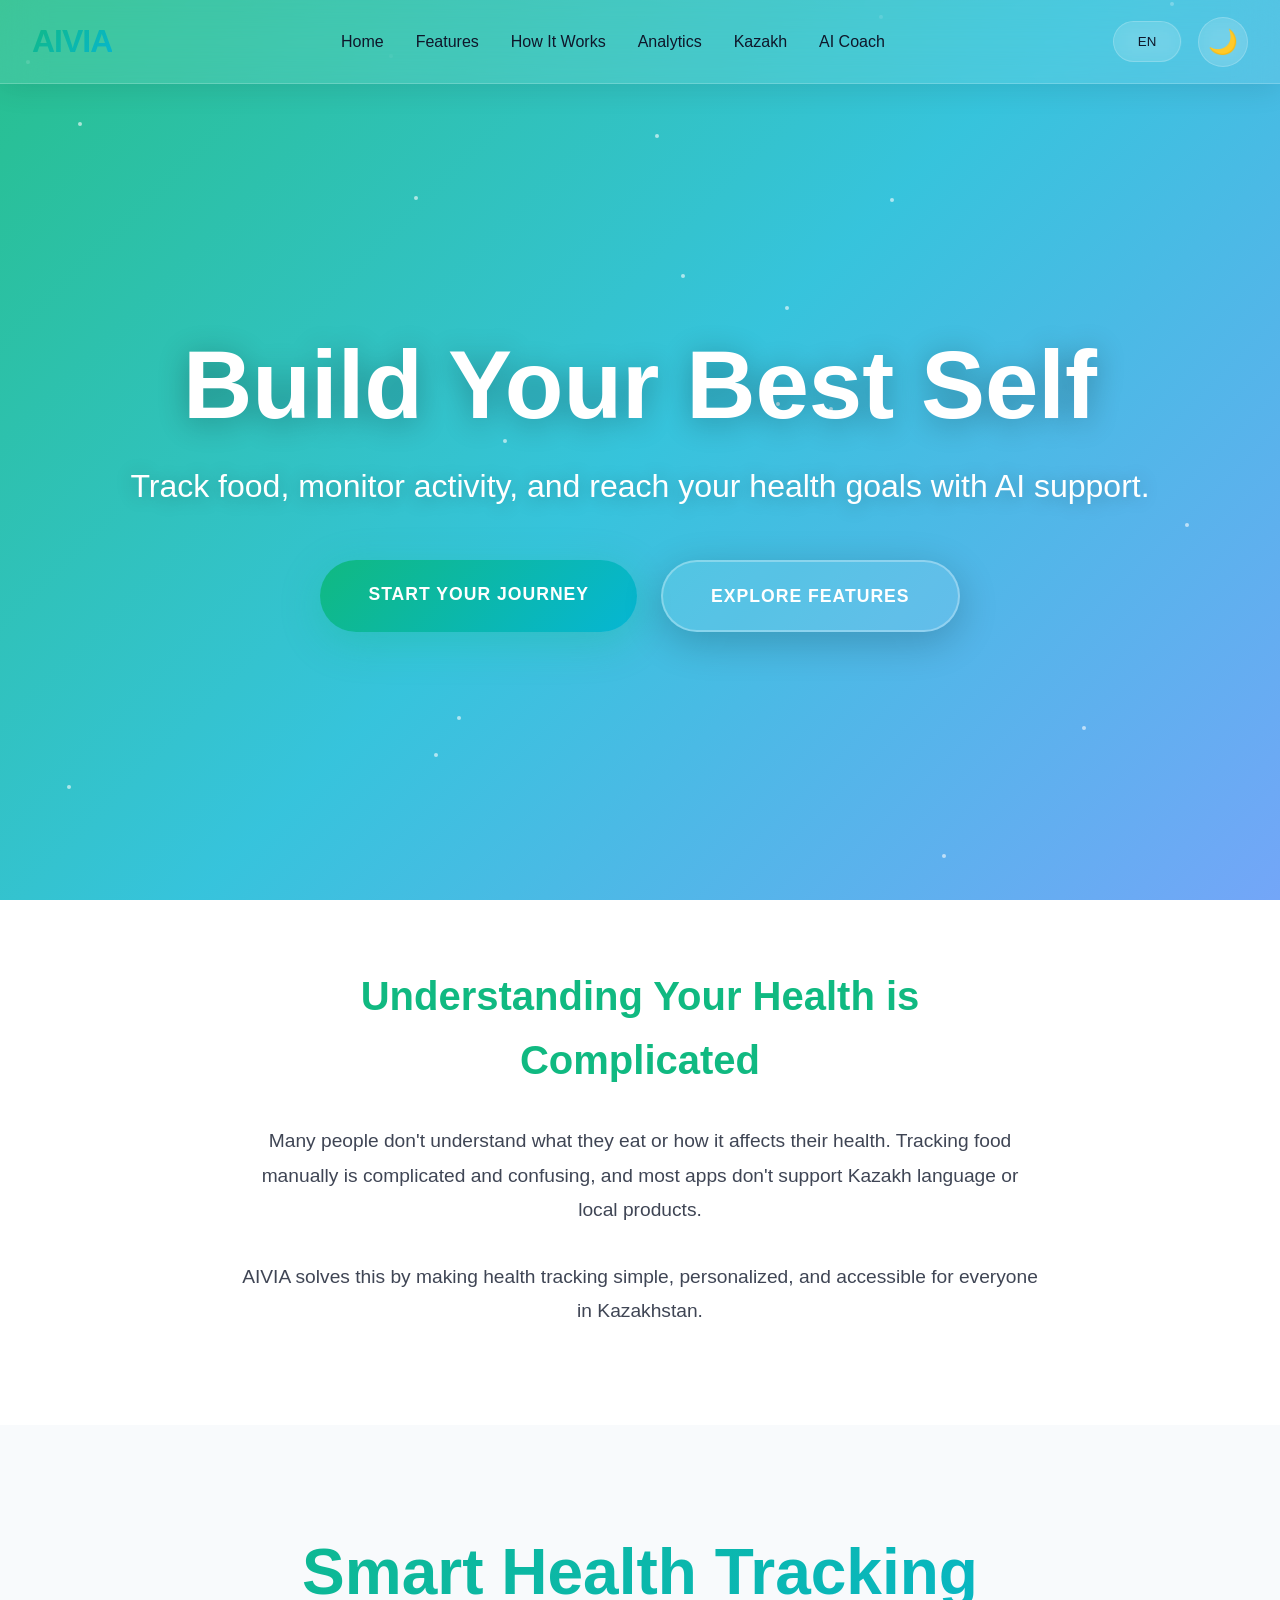
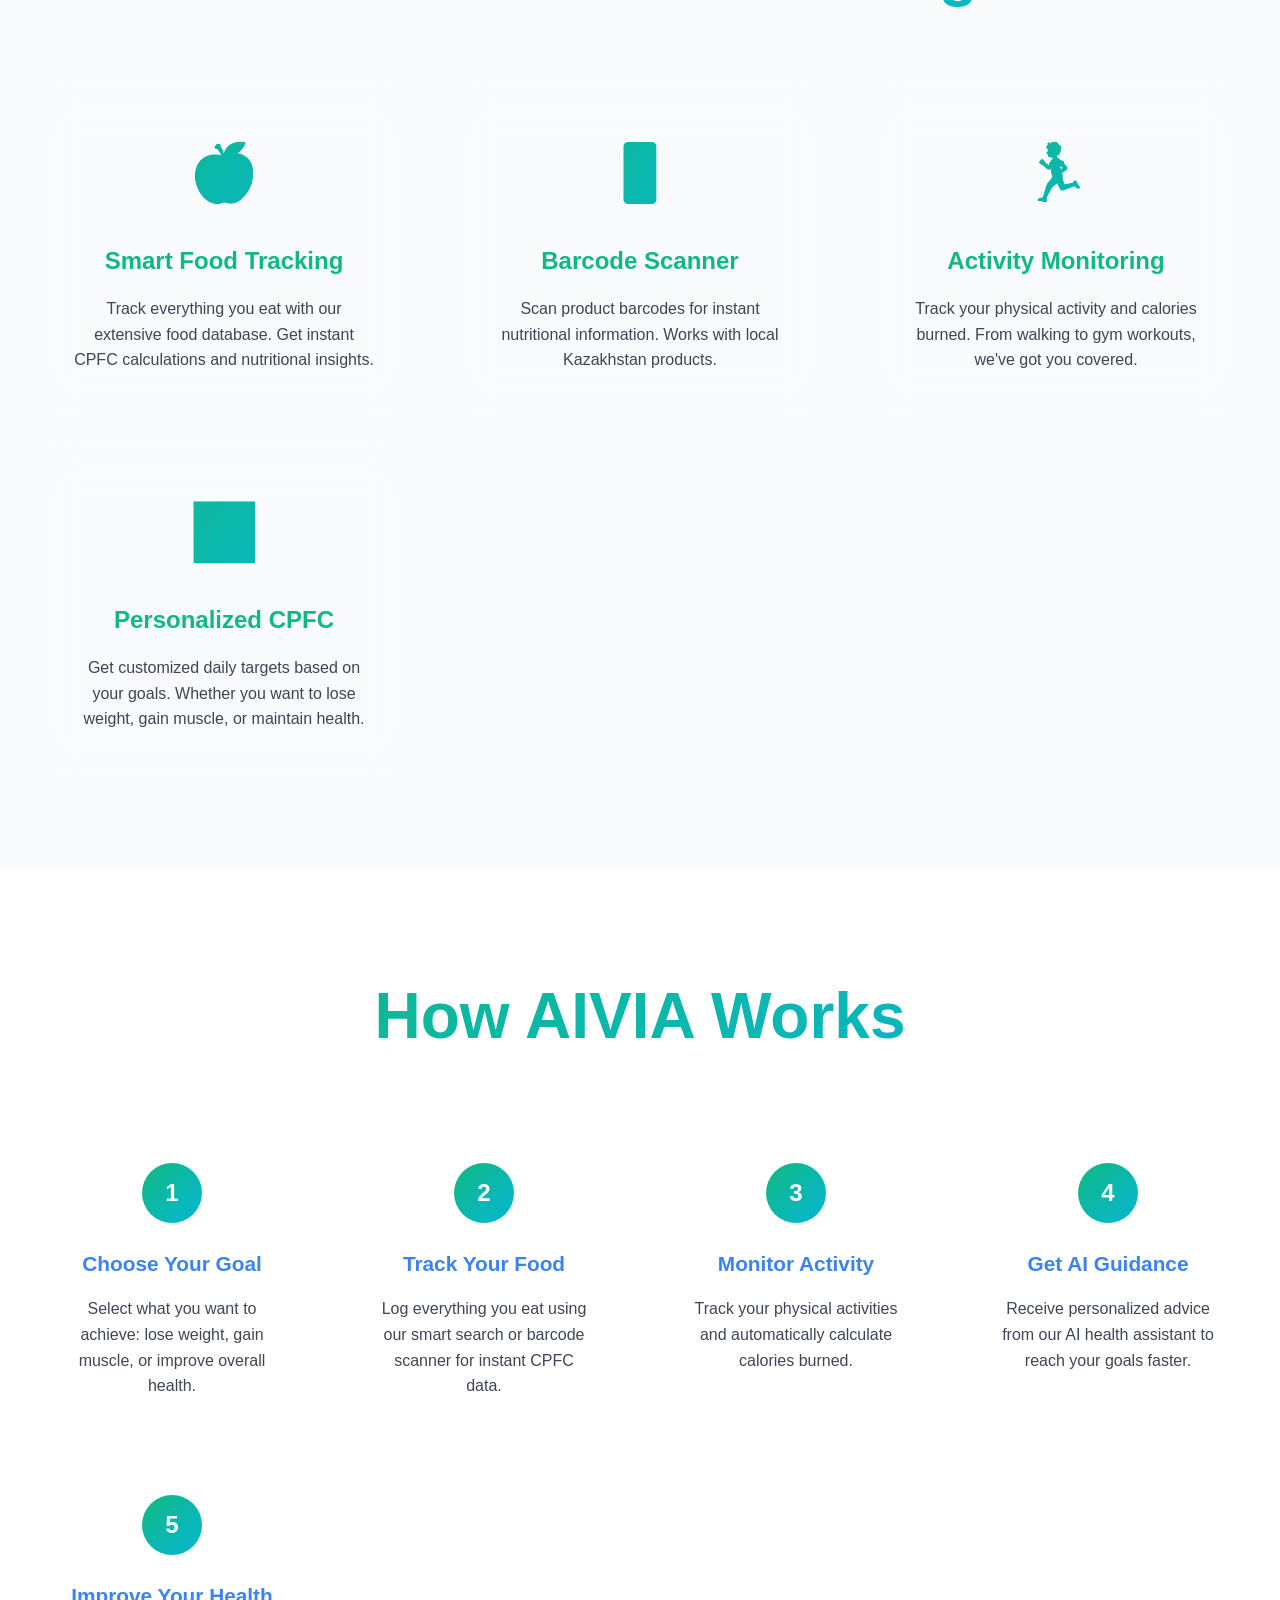
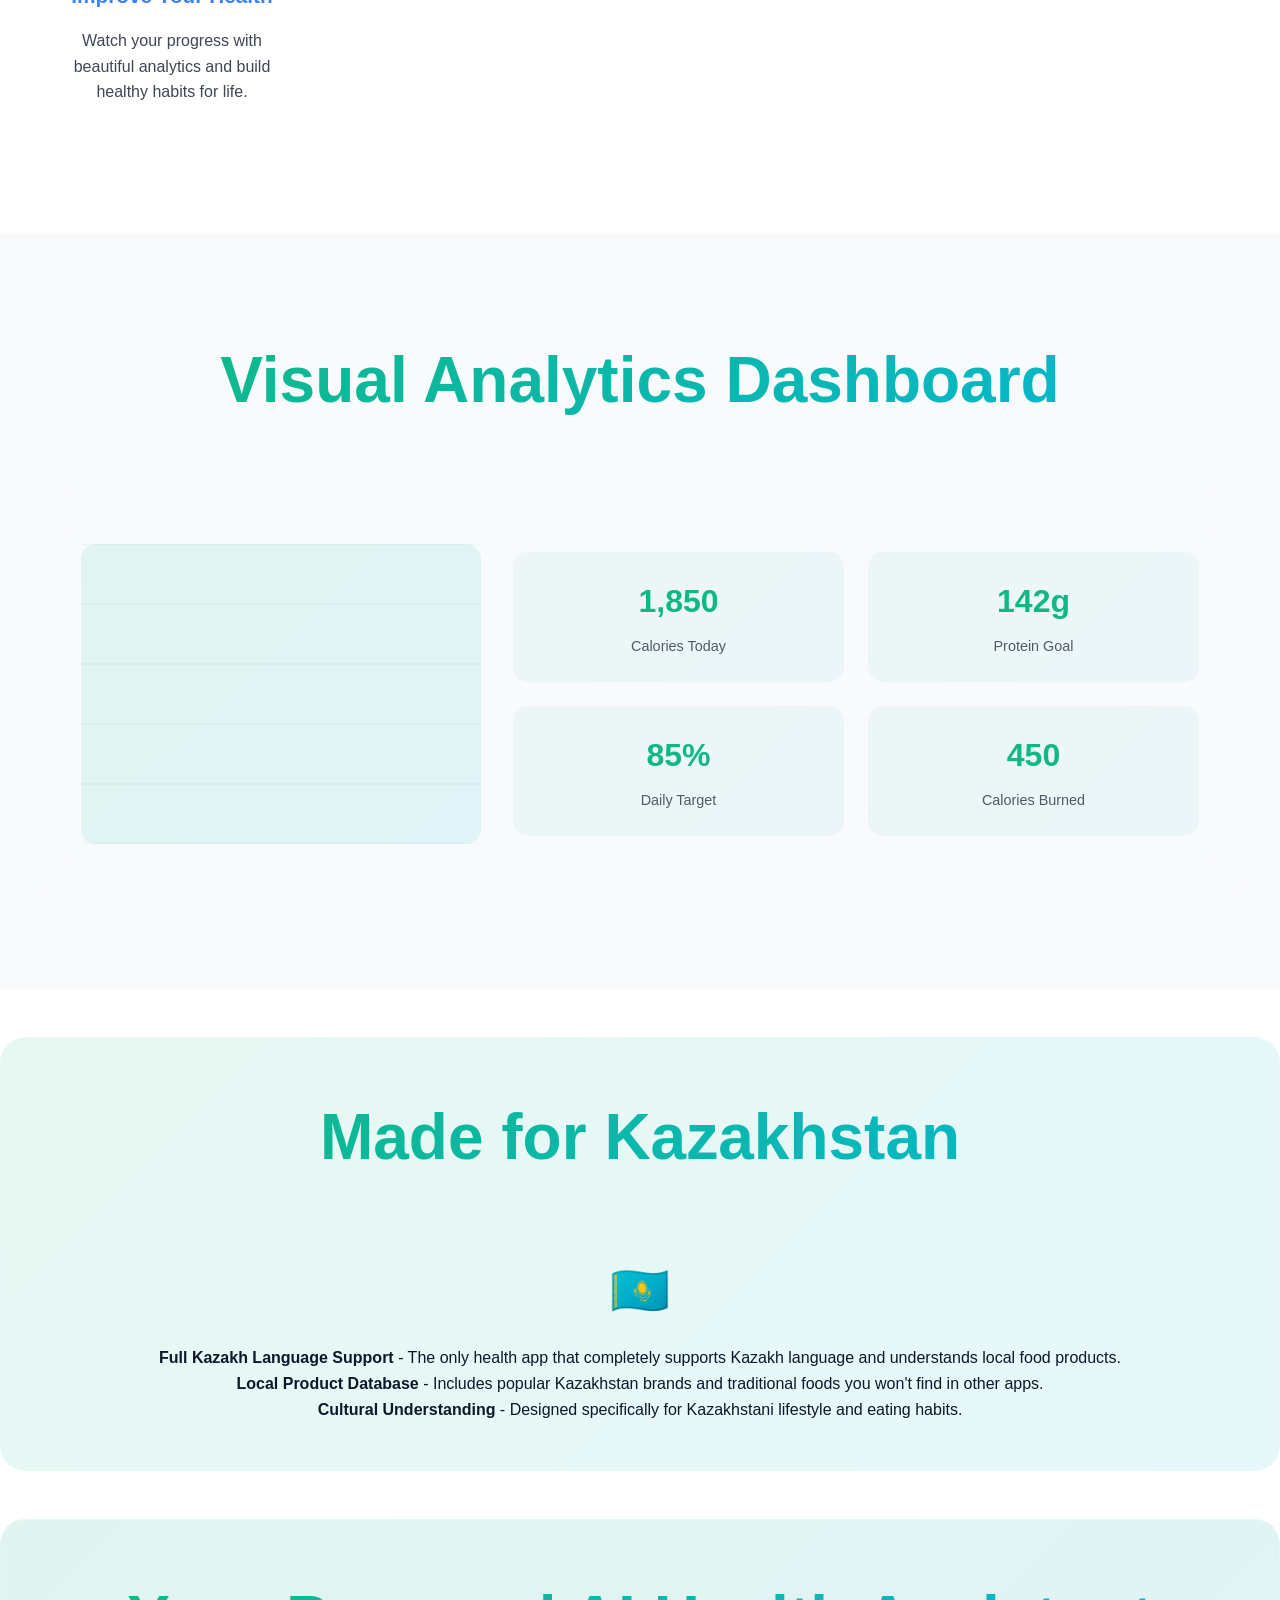
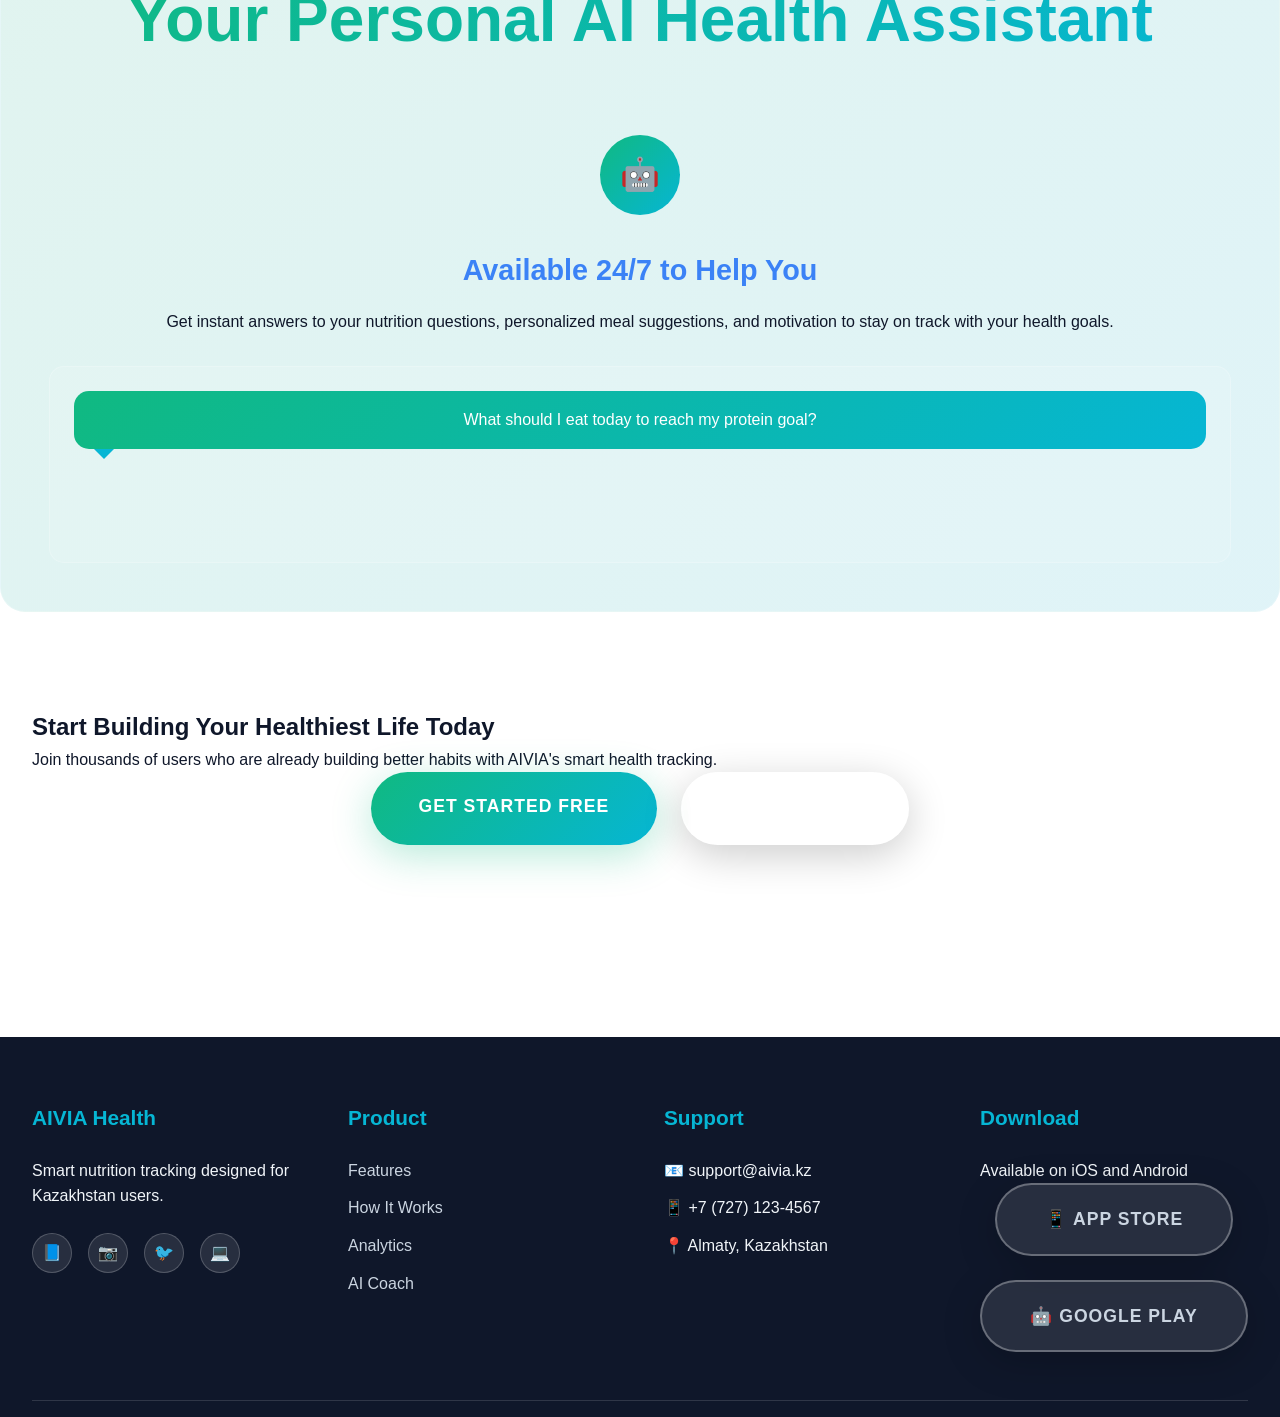
==== index.html @ 65a4373d "Update and rename AIVIA.html to index.html" ====
<!DOCTYPE html>
<html lang="en">
<head>
    <meta charset="UTF-8">
    <meta name="viewport" content="width=device-width, initial-scale=1.0">
    <title>AIVIA - Build Your Best Self | Health & Nutrition Tracking</title>
    <meta name="description" content="Track food, monitor activity, and reach your health goals with AI support. Personalized CPFC system designed for Kazakhstan users.">
    <meta name="keywords" content="health tracking, nutrition, food diary, activity monitor, AI health assistant, Kazakhstan">
    <link rel="stylesheet" href="styles-health.css">
    <link rel="preconnect" href="https://fonts.googleapis.com">
    <link rel="preconnect" href="https://fonts.gstatic.com" crossorigin>
</head>
<body class="light-theme">
    <!-- Navigation -->
    <nav>
        <div class="nav-container">
            <div class="logo">AIVIA</div>
            <div class="nav-menu">
                <a href="#home" class="nav-link">Home</a>
                <a href="#features" class="nav-link">Features</a>
                <a href="#how-it-works" class="nav-link">How It Works</a>
                <a href="#analytics" class="nav-link">Analytics</a>
                <a href="#kazakh" class="nav-link">Kazakh</a>
                <a href="#ai-coach" class="nav-link">AI Coach</a>
            </div>
            <div class="nav-controls">
                <button class="lang-toggle" id="langToggle">EN</button>
                <button class="theme-toggle" id="themeToggle">🌙</button>
            </div>
        </div>
    </nav>

    <!-- Hero Section -->
    <section id="home" class="hero">
        <div class="hero-particles"></div>
        <div class="hero-content">
            <h1 data-translate="heroTitle">Build Your Best Self</h1>
            <p class="subtitle" data-translate="heroSubtitle">Track food, monitor activity, and reach your health goals with AI support.</p>
            <div class="hero-buttons">
                <a href="#how-it-works" class="cta-button" data-translate="startJourney">Start Your Journey</a>
                <a href="#features" class="cta-button secondary" data-translate="exploreFeatures">Explore Features</a>
            </div>
        </div>
    </section>

    <!-- Problem Section -->
    <section id="problem" class="problem-section">
        <div class="problem-content scroll-reveal">
            <h3>Understanding Your Health is Complicated</h3>
            <p>Many people don't understand what they eat or how it affects their health. Tracking food manually is complicated and confusing, and most apps don't support Kazakh language or local products.</p>
            <p>AIVIA solves this by making health tracking simple, personalized, and accessible for everyone in Kazakhstan.</p>
        </div>
    </section>

    <!-- Solution Section -->
    <section id="features">
        <h2 class="section-title">Smart Health Tracking</h2>
        <div class="features-grid">
            <div class="feature-card scroll-reveal">
                <div class="feature-icon">🍎️</div>
                <h3>Smart Food Tracking</h3>
                <p>Track everything you eat with our extensive food database. Get instant CPFC calculations and nutritional insights.</p>
            </div>
            <div class="feature-card scroll-reveal">
                <div class="feature-icon">📱</div>
                <h3>Barcode Scanner</h3>
                <p>Scan product barcodes for instant nutritional information. Works with local Kazakhstan products.</p>
            </div>
            <div class="feature-card scroll-reveal">
                <div class="feature-icon">🏃</div>
                <h3>Activity Monitoring</h3>
                <p>Track your physical activity and calories burned. From walking to gym workouts, we've got you covered.</p>
            </div>
            <div class="feature-card scroll-reveal">
                <div class="feature-icon">📊</div>
                <h3>Personalized CPFC</h3>
                <p>Get customized daily targets based on your goals. Whether you want to lose weight, gain muscle, or maintain health.</p>
            </div>
        </div>
    </section>

    <!-- How It Works Section -->
    <section id="how-it-works">
        <h2 class="section-title">How AIVIA Works</h2>
        <div class="steps-container">
            <div class="step-card scroll-reveal">
                <div class="step-number">1</div>
                <h3>Choose Your Goal</h3>
                <p>Select what you want to achieve: lose weight, gain muscle, or improve overall health.</p>
            </div>
            <div class="step-card scroll-reveal">
                <div class="step-number">2</div>
                <h3>Track Your Food</h3>
                <p>Log everything you eat using our smart search or barcode scanner for instant CPFC data.</p>
            </div>
            <div class="step-card scroll-reveal">
                <div class="step-number">3</div>
                <h3>Monitor Activity</h3>
                <p>Track your physical activities and automatically calculate calories burned.</p>
            </div>
            <div class="step-card scroll-reveal">
                <div class="step-number">4</div>
                <h3>Get AI Guidance</h3>
                <p>Receive personalized advice from our AI health assistant to reach your goals faster.</p>
            </div>
            <div class="step-card scroll-reveal">
                <div class="step-number">5</div>
                <h3>Improve Your Health</h3>
                <p>Watch your progress with beautiful analytics and build healthy habits for life.</p>
            </div>
        </div>
    </section>

    <!-- Analytics Preview Section -->
    <section id="analytics">
        <h2 class="section-title">Visual Analytics Dashboard</h2>
        <div class="analytics-preview scroll-reveal">
            <div class="dashboard-mockup">
                <div class="chart-placeholder">
                    <p>📊 Daily Progress Chart</p>
                </div>
                <div class="stats-grid">
                    <div class="stat-item">
                        <div class="stat-value">1,850</div>
                        <div class="stat-label">Calories Today</div>
                    </div>
                    <div class="stat-item">
                        <div class="stat-value">142g</div>
                        <div class="stat-label">Protein Goal</div>
                    </div>
                    <div class="stat-item">
                        <div class="stat-value">85%</div>
                        <div class="stat-label">Daily Target</div>
                    </div>
                    <div class="stat-item">
                        <div class="stat-value">450</div>
                        <div class="stat-label">Calories Burned</div>
                    </div>
                </div>
            </div>
        </div>
    </section>

    <!-- Kazakh Localization Section -->
    <section id="kazakh" class="kazakh-section scroll-reveal">
        <h2 class="section-title">Made for Kazakhstan</h2>
        <div class="language-highlight">🇰🇿</div>
        <p><strong>Full Kazakh Language Support</strong> - The only health app that completely supports Kazakh language and understands local food products.</p>
        <p><strong>Local Product Database</strong> - Includes popular Kazakhstan brands and traditional foods you won't find in other apps.</p>
        <p><strong>Cultural Understanding</strong> - Designed specifically for Kazakhstani lifestyle and eating habits.</p>
    </section>

    <!-- AI Coach Section -->
    <section id="ai-coach" class="ai-coach scroll-reveal">
        <h2 class="section-title">Your Personal AI Health Assistant</h2>
        <div class="ai-avatar">🤖</div>
        <h3>Available 24/7 to Help You</h3>
        <p>Get instant answers to your nutrition questions, personalized meal suggestions, and motivation to stay on track with your health goals.</p>
        <div class="chat-preview">
            <div class="chat-message">What should I eat today to reach my protein goal?</div>
        </div>
    </section>

    <!-- Call to Action -->
    <section class="cta-section scroll-reveal">
        <h2>Start Building Your Healthiest Life Today</h2>
        <p>Join thousands of users who are already building better habits with AIVIA's smart health tracking.</p>
        <div class="hero-buttons">
            <a href="#how-it-works" class="cta-button">Get Started Free</a>
            <a href="#kazakh" class="cta-button secondary">Learn More</a>
        </div>
    </section>

    <!-- Footer -->
    <footer>
        <div class="footer-content">
            <div class="footer-section">
                <h3>AIVIA Health</h3>
                <p>Smart nutrition tracking designed for Kazakhstan users.</p>
                <div class="social-links">
                    <a href="#" class="social-link">📘</a>
                    <a href="#" class="social-link">📷</a>
                    <a href="#" class="social-link">🐦</a>
                    <a href="https://github.com/aivia-health" class="social-link">💻</a>
                </div>
            </div>
            <div class="footer-section">
                <h3>Product</h3>
                <ul>
                    <li><a href="#features">Features</a></li>
                    <li><a href="#how-it-works">How It Works</a></li>
                    <li><a href="#analytics">Analytics</a></li>
                    <li><a href="#ai-coach">AI Coach</a></li>
                </ul>
            </div>
            <div class="footer-section">
                <h3>Support</h3>
                <ul>
                    <li>📧 support@aivia.kz</li>
                    <li>📱 +7 (727) 123-4567</li>
                    <li>📍 Almaty, Kazakhstan</li>
                </ul>
            </div>
            <div class="footer-section">
                <h3>Download</h3>
                <p>Available on iOS and Android</p>
                <div class="hero-buttons">
                    <a href="#" class="cta-button secondary">📱 App Store</a>
                    <a href="#" class="cta-button secondary">🤖 Google Play</a>
                </div>
            </div>
        </div>
        <div class="footer-bottom">
            <p>&copy; 2024 AIVIA Health. All rights reserved. | <a href="#">Privacy Policy</a> | <a href="#">Terms of Service</a></p>
        </div>
    </footer>

    <script src="script-health.js"></script>
</body>
</html>
---- styles-health.css ----
/* AIVIA - Modern Health & Nutrition Tracking App */
* {
    margin: 0;
    padding: 0;
    box-sizing: border-box;
}

:root {
    /* Health-tech color palette */
    --primary-emerald: #10b981;
    --primary-emerald-dark: #059669;
    --secondary-turquoise: #06b6d4;
    --accent-blue: #3b82f6;
    --accent-blue-dark: #2563eb;
    --bg-light: #ffffff;
    --bg-light-secondary: #f8fafc;
    --text-light: #0f172a;
    --text-light-secondary: #64748b;
    --bg-dark: #0f172a;
    --bg-dark-secondary: #1e293b;
    --text-dark: #f1f5f9;
    --text-dark-secondary: #cbd5e1;
    
    /* Glassmorphism */
    --glass-bg: rgba(255, 255, 255, 0.1);
    --glass-border: rgba(255, 255, 255, 0.2);
    --glass-shadow: rgba(0, 0, 0, 0.1);
}

/* Typography */
@import url('https://fonts.googleapis.com/css2?family=Inter:wght@300;400;500;600;700;800;900&display=swap');

body {
    font-family: 'Inter', -apple-system, BlinkMacSystemFont, 'Segoe UI', Roboto, sans-serif;
    line-height: 1.6;
    overflow-x: hidden;
    transition: background-color 0.6s ease, color 0.6s ease;
}

body.light-theme {
    background-color: var(--bg-light);
    color: var(--text-light);
}

body.dark-theme {
    background-color: var(--bg-dark);
    color: var(--text-dark);
}

/* Gradient backgrounds */
body::before {
    content: '';
    position: fixed;
    top: 0;
    left: 0;
    right: 0;
    bottom: 0;
    opacity: 0;
    transition: opacity 0.8s ease;
    pointer-events: none;
    z-index: -1;
}

body.light-theme::before {
    background: 
        radial-gradient(circle at 20% 50%, rgba(16, 185, 129, 0.08) 0%, transparent 50%),
        radial-gradient(circle at 80% 80%, rgba(6, 182, 212, 0.06) 0%, transparent 50%),
        linear-gradient(135deg, rgba(240, 249, 255, 0.9) 0%, rgba(255, 255, 255, 0.95) 100%);
    opacity: 1;
}

body.dark-theme::before {
    background: 
        radial-gradient(circle at 20% 50%, rgba(16, 185, 129, 0.15) 0%, transparent 50%),
        radial-gradient(circle at 80% 80%, rgba(6, 182, 212, 0.12) 0%, transparent 50%),
        linear-gradient(135deg, rgba(15, 23, 42, 0.95) 0%, rgba(30, 41, 59, 0.98) 100%);
    opacity: 1;
}

/* Navigation */
nav {
    position: fixed;
    top: 0;
    width: 100%;
    z-index: 1000;
    padding: 1rem 2rem;
    backdrop-filter: blur(20px);
    transition: all 0.3s ease;
    border-bottom: 1px solid var(--glass-border);
}

body.light-theme nav {
    background: var(--glass-bg);
    box-shadow: 0 4px 30px rgba(0, 0, 0, 0.1);
}

body.dark-theme nav {
    background: rgba(15, 23, 42, 0.8);
    box-shadow: 0 4px 30px rgba(0, 0, 0, 0.3);
}

.nav-container {
    max-width: 1400px;
    margin: 0 auto;
    display: flex;
    justify-content: space-between;
    align-items: center;
}

.logo {
    font-size: 2rem;
    font-weight: 900;
    background: linear-gradient(135deg, var(--primary-emerald), var(--secondary-turquoise));
    -webkit-background-clip: text;
    -webkit-text-fill-color: transparent;
    background-clip: text;
    text-transform: uppercase;
    letter-spacing: -1px;
}

.nav-menu {
    display: flex;
    gap: 2rem;
    align-items: center;
}

.nav-link {
    color: inherit;
    text-decoration: none;
    font-weight: 500;
    transition: all 0.3s ease;
    position: relative;
}

.nav-link::after {
    content: '';
    position: absolute;
    bottom: -5px;
    left: 0;
    width: 0;
    height: 2px;
    background: linear-gradient(90deg, var(--primary-emerald), var(--secondary-turquoise));
    transition: width 0.3s ease;
}

.nav-link:hover::after {
    width: 100%;
}

.nav-controls {
    display: flex;
    gap: 1rem;
    align-items: center;
}

.theme-toggle, .lang-toggle {
    background: var(--glass-bg);
    backdrop-filter: blur(10px);
    border: 1px solid var(--glass-border);
    padding: 0.75rem 1.5rem;
    border-radius: 50px;
    cursor: pointer;
    transition: all 0.3s ease;
    font-weight: 500;
    color: inherit;
    position: relative;
    overflow: hidden;
}

.theme-toggle::before, .lang-toggle::before {
    content: '';
    position: absolute;
    top: 50%;
    left: 50%;
    width: 0;
    height: 0;
    border-radius: 50%;
    background: rgba(16, 185, 129, 0.2);
    transform: translate(-50%, -50%);
    transition: width 0.6s, height 0.6s;
}

.theme-toggle:hover::before, .lang-toggle:hover::before {
    width: 300px;
    height: 300px;
}

.theme-toggle:hover, .lang-toggle:hover {
    transform: translateY(-2px);
    box-shadow: 0 10px 30px rgba(16, 185, 129, 0.3);
}

.theme-toggle {
    font-size: 1.5rem;
    width: 50px;
    height: 50px;
    border-radius: 50%;
    display: flex;
    align-items: center;
    justify-content: center;
    padding: 0;
}

/* Hero Section */
.hero {
    min-height: 100vh;
    display: flex;
    align-items: center;
    justify-content: center;
    position: relative;
    overflow: hidden;
    padding: 6rem 2rem 2rem;
}

.hero::before {
    content: '';
    position: absolute;
    top: 0;
    left: 0;
    right: 0;
    bottom: 0;
    background: linear-gradient(135deg, 
        rgba(16, 185, 129, 0.9) 0%, 
        rgba(6, 182, 212, 0.8) 50%, 
        rgba(59, 130, 246, 0.7) 100%);
    z-index: -1;
}

.hero-particles {
    position: absolute;
    top: 0;
    left: 0;
    width: 100%;
    height: 100%;
    z-index: -1;
}

.hero-content {
    max-width: 1400px;
    text-align: center;
    position: relative;
    z-index: 1;
    color: white;
}

.hero h1 {
    font-size: clamp(3rem, 8vw, 6rem);
    margin-bottom: 1.5rem;
    font-weight: 900;
    line-height: 1.1;
    text-shadow: 0 4px 30px rgba(0, 0, 0, 0.3);
    animation: fadeInUp 1s ease forwards;
}

.hero .subtitle {
    font-size: clamp(1.2rem, 3vw, 2rem);
    margin-bottom: 3rem;
    opacity: 0.9;
    text-shadow: 0 2px 20px rgba(0, 0, 0, 0.3);
    animation: fadeInUp 1s ease 0.2s forwards;
    opacity: 0;
}

.hero-buttons {
    display: flex;
    gap: 1.5rem;
    justify-content: center;
    flex-wrap: wrap;
    animation: fadeInUp 1s ease 0.4s forwards;
    opacity: 0;
}

.cta-button {
    display: inline-block;
    padding: 1.25rem 3rem;
    background: linear-gradient(135deg, var(--primary-emerald), var(--secondary-turquoise));
    color: white;
    text-decoration: none;
    border-radius: 50px;
    font-size: 1.1rem;
    font-weight: 600;
    transition: all 0.4s ease;
    box-shadow: 0 10px 40px rgba(16, 185, 129, 0.3);
    border: none;
    cursor: pointer;
    position: relative;
    overflow: hidden;
    text-transform: uppercase;
    letter-spacing: 1px;
}

.cta-button.secondary {
    background: var(--glass-bg);
    backdrop-filter: blur(10px);
    border: 2px solid rgba(255, 255, 255, 0.3);
    box-shadow: 0 10px 40px rgba(0, 0, 0, 0.2);
}

.cta-button::before {
    content: '';
    position: absolute;
    top: 50%;
    left: 50%;
    width: 0;
    height: 0;
    border-radius: 50%;
    background: rgba(255, 255, 255, 0.2);
    transform: translate(-50%, -50%);
    transition: width 0.6s, height 0.6s;
}

.cta-button:hover::before {
    width: 400px;
    height: 400px;
}

.cta-button:hover {
    transform: translateY(-5px) scale(1.05);
    box-shadow: 0 20px 60px rgba(16, 185, 129, 0.4);
}

/* Section Styling */
section {
    padding: 6rem 2rem;
    max-width: 1400px;
    margin: 0 auto;
    position: relative;
}

body.light-theme section:nth-child(even) {
    background-color: var(--bg-light-secondary);
}

body.dark-theme section:nth-child(even) {
    background-color: var(--bg-dark-secondary);
}

.section-title {
    font-size: clamp(2.5rem, 5vw, 4rem);
    text-align: center;
    margin-bottom: 4rem;
    font-weight: 900;
    background: linear-gradient(135deg, var(--primary-emerald), var(--secondary-turquoise), var(--accent-blue));
    -webkit-background-clip: text;
    -webkit-text-fill-color: transparent;
    background-clip: text;
    background-size: 200% 200%;
    animation: gradientShift 4s ease infinite;
}

@keyframes gradientShift {
    0%, 100% { background-position: 0% 50%; }
    50% { background-position: 100% 50%; }
}

/* Problem Section */
.problem-section {
    text-align: center;
    padding: 4rem 2rem;
}

.problem-content {
    max-width: 800px;
    margin: 0 auto;
}

.problem-content h3 {
    font-size: 2.5rem;
    margin-bottom: 2rem;
    color: var(--primary-emerald);
}

.problem-content p {
    font-size: 1.2rem;
    line-height: 1.8;
    margin-bottom: 2rem;
    opacity: 0.8;
}

/* Features Grid */
.features-grid {
    display: grid;
    grid-template-columns: repeat(auto-fit, minmax(350px, 1fr));
    gap: 2rem;
    margin-top: 3rem;
}

.feature-card {
    background: var(--glass-bg);
    backdrop-filter: blur(20px);
    border-radius: 25px;
    padding: 2.5rem;
    text-align: center;
    border: 1px solid var(--glass-border);
    transition: all 0.4s ease;
    position: relative;
    overflow: hidden;
}

.feature-card::before {
    content: '';
    position: absolute;
    top: 0;
    left: 0;
    right: 0;
    height: 4px;
    background: linear-gradient(90deg, var(--primary-emerald), var(--secondary-turquoise));
    opacity: 0;
    transition: opacity 0.3s ease;
}

.feature-card:hover::before {
    opacity: 1;
}

.feature-card:hover {
    transform: translateY(-15px);
    box-shadow: 0 25px 50px rgba(16, 185, 129, 0.2);
}

.feature-icon {
    font-size: 3.5rem;
    margin-bottom: 1.5rem;
    display: block;
    background: linear-gradient(135deg, var(--primary-emerald), var(--secondary-turquoise));
    -webkit-background-clip: text;
    -webkit-text-fill-color: transparent;
    background-clip: text;
}

.feature-card h3 {
    font-size: 1.5rem;
    margin-bottom: 1rem;
    color: var(--primary-emerald);
}

.feature-card p {
    line-height: 1.6;
    opacity: 0.8;
}

/* How It Works Section */
.steps-container {
    display: grid;
    grid-template-columns: repeat(auto-fit, minmax(250px, 1fr));
    gap: 2rem;
    margin-top: 3rem;
}

.step-card {
    text-align: center;
    padding: 2rem;
    position: relative;
}

.step-number {
    width: 60px;
    height: 60px;
    border-radius: 50%;
    background: linear-gradient(135deg, var(--primary-emerald), var(--secondary-turquoise));
    color: white;
    display: flex;
    align-items: center;
    justify-content: center;
    font-size: 1.5rem;
    font-weight: 700;
    margin: 0 auto 1.5rem;
}

.step-card h3 {
    font-size: 1.3rem;
    margin-bottom: 1rem;
    color: var(--accent-blue);
}

.step-card p {
    opacity: 0.8;
    line-height: 1.6;
}

/* Analytics Preview */
.analytics-preview {
    background: var(--glass-bg);
    backdrop-filter: blur(20px);
    border-radius: 25px;
    padding: 3rem;
    border: 1px solid var(--glass-border);
    margin-top: 3rem;
}

.dashboard-mockup {
    display: grid;
    grid-template-columns: 1fr 2fr;
    gap: 2rem;
    align-items: center;
}

.chart-placeholder {
    background: linear-gradient(135deg, rgba(16, 185, 129, 0.1), rgba(6, 182, 212, 0.1));
    border-radius: 15px;
    height: 300px;
    display: flex;
    align-items: center;
    justify-content: center;
    color: var(--text-light-secondary);
    font-weight: 500;
}

.stats-grid {
    display: grid;
    grid-template-columns: 1fr 1fr;
    gap: 1.5rem;
}

.stat-item {
    background: linear-gradient(135deg, rgba(16, 185, 129, 0.05), rgba(6, 182, 212, 0.05));
    border-radius: 15px;
    padding: 1.5rem;
    text-align: center;
}

.stat-value {
    font-size: 2rem;
    font-weight: 700;
    color: var(--primary-emerald);
    margin-bottom: 0.5rem;
}

.stat-label {
    font-size: 0.9rem;
    opacity: 0.7;
}

/* AI Coach Section */
.ai-coach {
    background: linear-gradient(135deg, rgba(16, 185, 129, 0.1), rgba(6, 182, 212, 0.1));
    border-radius: 25px;
    padding: 3rem;
    text-align: center;
    border: 1px solid var(--glass-border);
    margin-top: 3rem;
}

.ai-avatar {
    width: 80px;
    height: 80px;
    border-radius: 50%;
    background: linear-gradient(135deg, var(--primary-emerald), var(--secondary-turquoise));
    display: flex;
    align-items: center;
    justify-content: center;
    font-size: 2rem;
    color: white;
    margin: 0 auto 2rem;
}

.ai-coach h3 {
    font-size: 1.8rem;
    margin-bottom: 1rem;
    color: var(--accent-blue);
}

.chat-preview {
    background: var(--glass-bg);
    border-radius: 15px;
    padding: 1.5rem;
    margin-top: 2rem;
    border: 1px solid var(--glass-border);
}

.chat-message {
    background: linear-gradient(135deg, var(--primary-emerald), var(--secondary-turquoise));
    color: white;
    border-radius: 15px;
    padding: 1rem 1.5rem;
    margin-bottom: 1rem;
    position: relative;
}

.chat-message::before {
    content: '';
    position: absolute;
    bottom: -10px;
    left: 20px;
    width: 0;
    height: 0;
    border-left: 10px solid transparent;
    border-right: 10px solid transparent;
    border-top: 10px solid var(--secondary-turquoise);
}

/* Localization Section */
.kazakh-section {
    background: linear-gradient(135deg, rgba(16, 185, 129, 0.1), rgba(6, 182, 212, 0.1));
    border-radius: 25px;
    padding: 3rem;
    text-align: center;
    border: 1px solid var(--glass-border);
    margin-top: 3rem;
}

.language-highlight {
    font-size: 3rem;
    margin-bottom: 1rem;
}

.flag-icon {
    font-size: 4rem;
    margin-bottom: 1rem;
}

/* Footer */
footer {
    background: var(--bg-dark);
    color: var(--text-dark);
    padding: 4rem 2rem 2rem;
    margin-top: 6rem;
}

.footer-content {
    max-width: 1400px;
    margin: 0 auto;
    display: grid;
    grid-template-columns: repeat(auto-fit, minmax(250px, 1fr));
    gap: 3rem;
    margin-bottom: 3rem;
}

.footer-section h3 {
    font-size: 1.3rem;
    margin-bottom: 1.5rem;
    color: var(--secondary-turquoise);
}

.footer-section ul {
    list-style: none;
}

.footer-section ul li {
    margin-bottom: 0.75rem;
}

.footer-section a {
    color: var(--text-dark-secondary);
    text-decoration: none;
    transition: color 0.3s ease;
}

.footer-section a:hover {
    color: var(--secondary-turquoise);
}

.social-links {
    display: flex;
    gap: 1rem;
    margin-top: 1.5rem;
}

.social-link {
    width: 40px;
    height: 40px;
    border-radius: 50%;
    background: var(--glass-bg);
    display: flex;
    align-items: center;
    justify-content: center;
    color: var(--text-dark);
    text-decoration: none;
    transition: all 0.3s ease;
    border: 1px solid var(--glass-border);
}

.social-link:hover {
    background: var(--secondary-turquoise);
    color: white;
    transform: translateY(-5px);
}

.footer-bottom {
    text-align: center;
    padding-top: 2rem;
    border-top: 1px solid var(--glass-border);
    opacity: 0.7;
}

/* Animations */
@keyframes fadeInUp {
    from {
        opacity: 0;
        transform: translateY(30px);
    }
    to {
        opacity: 1;
        transform: translateY(0);
    }
}

@keyframes float {
    0%, 100% { transform: translateY(0); }
    50% { transform: translateY(-20px); }
}

.floating {
    animation: float 3s ease-in-out infinite;
}

/* Scroll Reveal */
.scroll-reveal {
    opacity: 0;
    transform: translateY(30px);
    transition: all 0.8s ease;
}

.scroll-reveal.revealed {
    opacity: 1;
    transform: translateY(0);
}

/* Responsive Design */
@media (max-width: 768px) {
    nav {
        padding: 1rem;
    }

    .nav-container {
        flex-direction: column;
        gap: 1rem;
    }

    .nav-menu {
        display: none;
    }

    section {
        padding: 4rem 1rem;
    }

    .features-grid,
    .steps-container,
    .dashboard-mockup {
        grid-template-columns: 1fr;
    }

    .hero-buttons {
        flex-direction: column;
        align-items: center;
    }

    .cta-button {
        width: 100%;
        max-width: 300px;
    }

    .footer-content {
        grid-template-columns: 1fr;
        gap: 2rem;
    }
}

@media (max-width: 480px) {
    .hero h1 {
        font-size: 2.5rem;
    }

    .section-title {
        font-size: 2rem;
    }
}
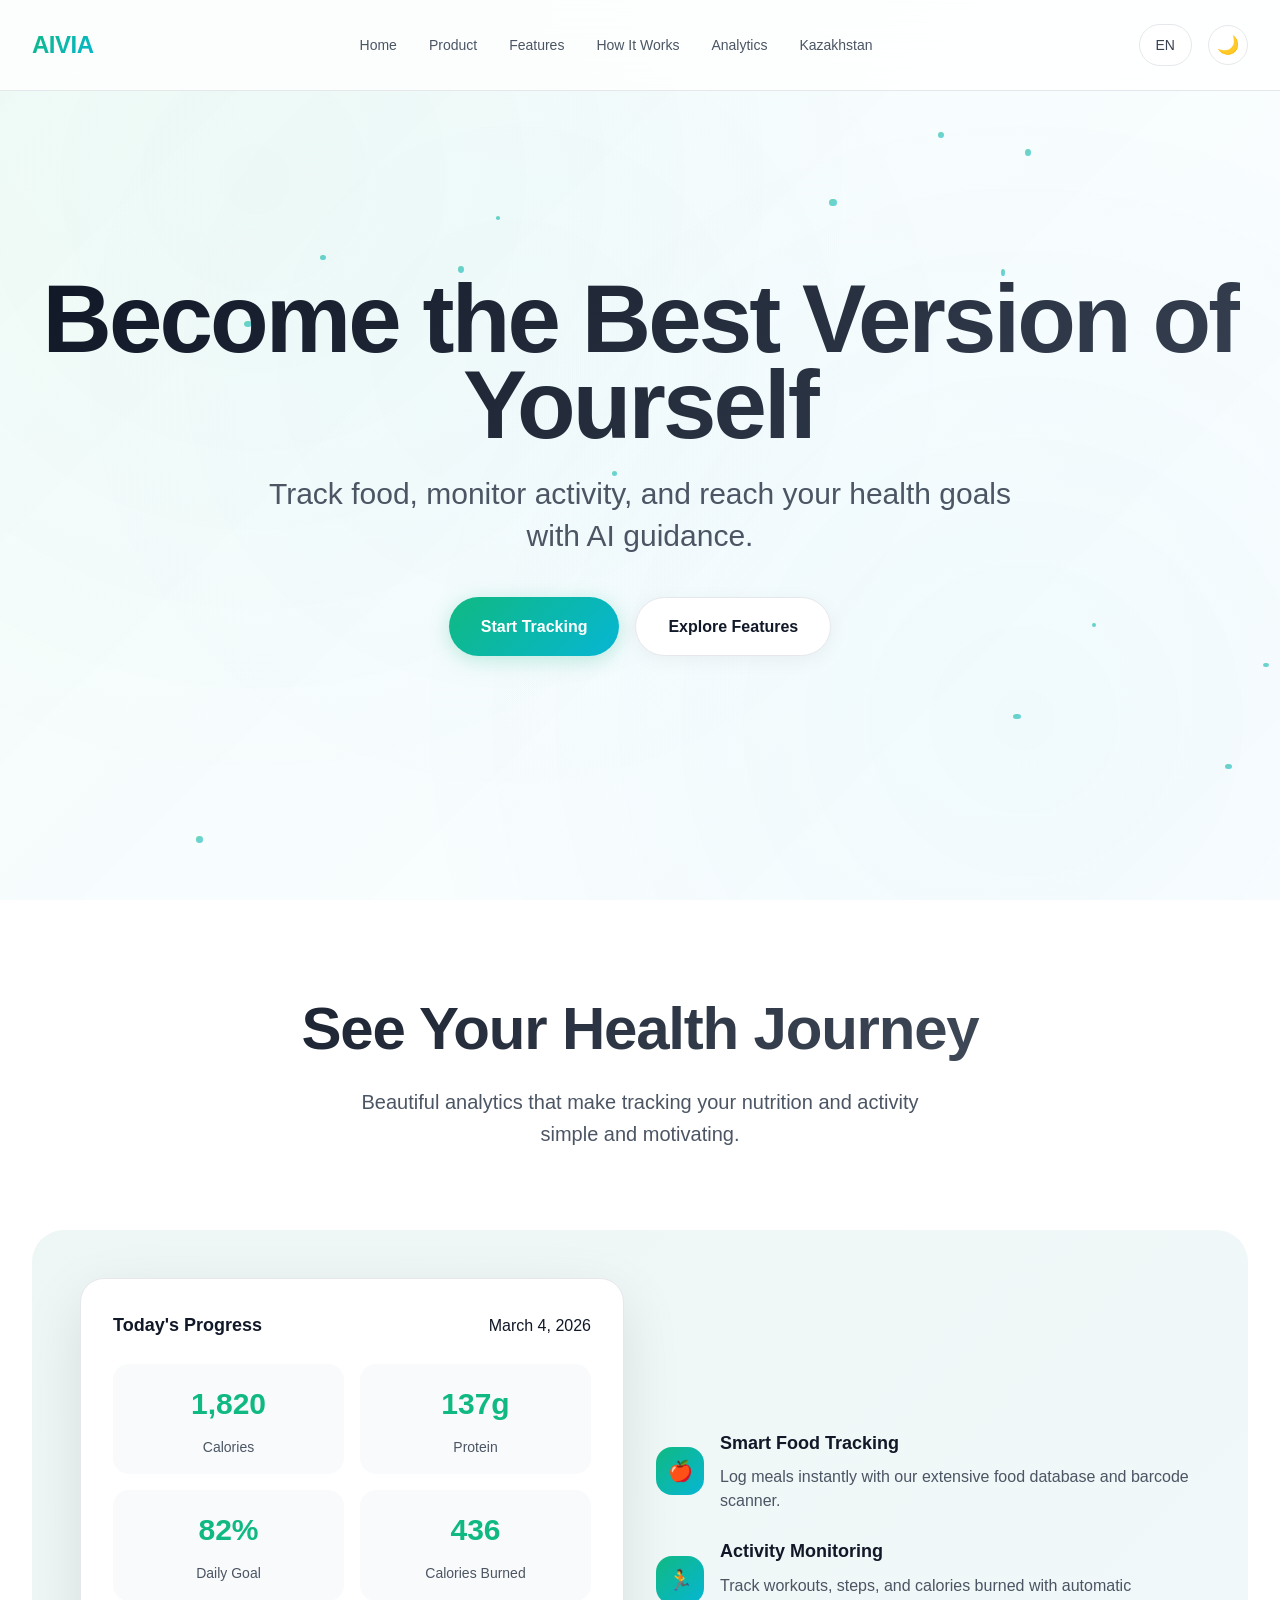
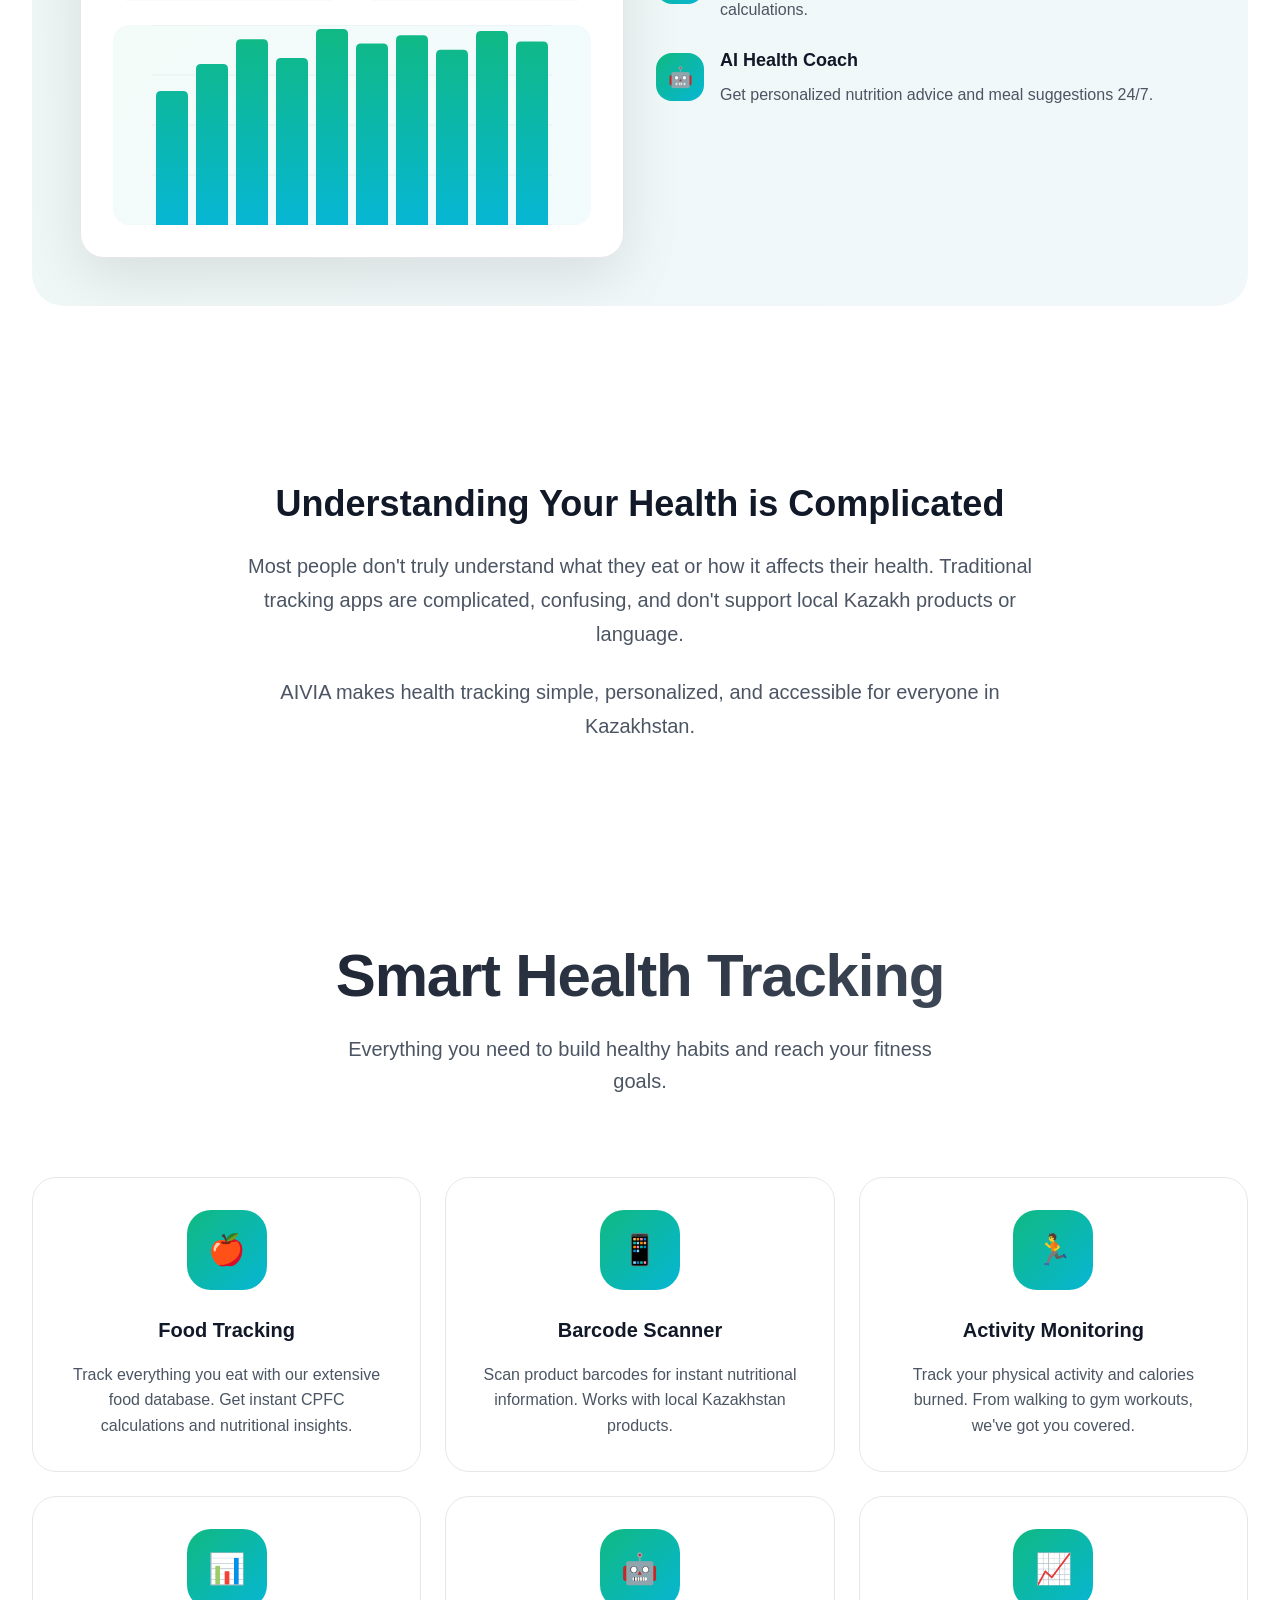
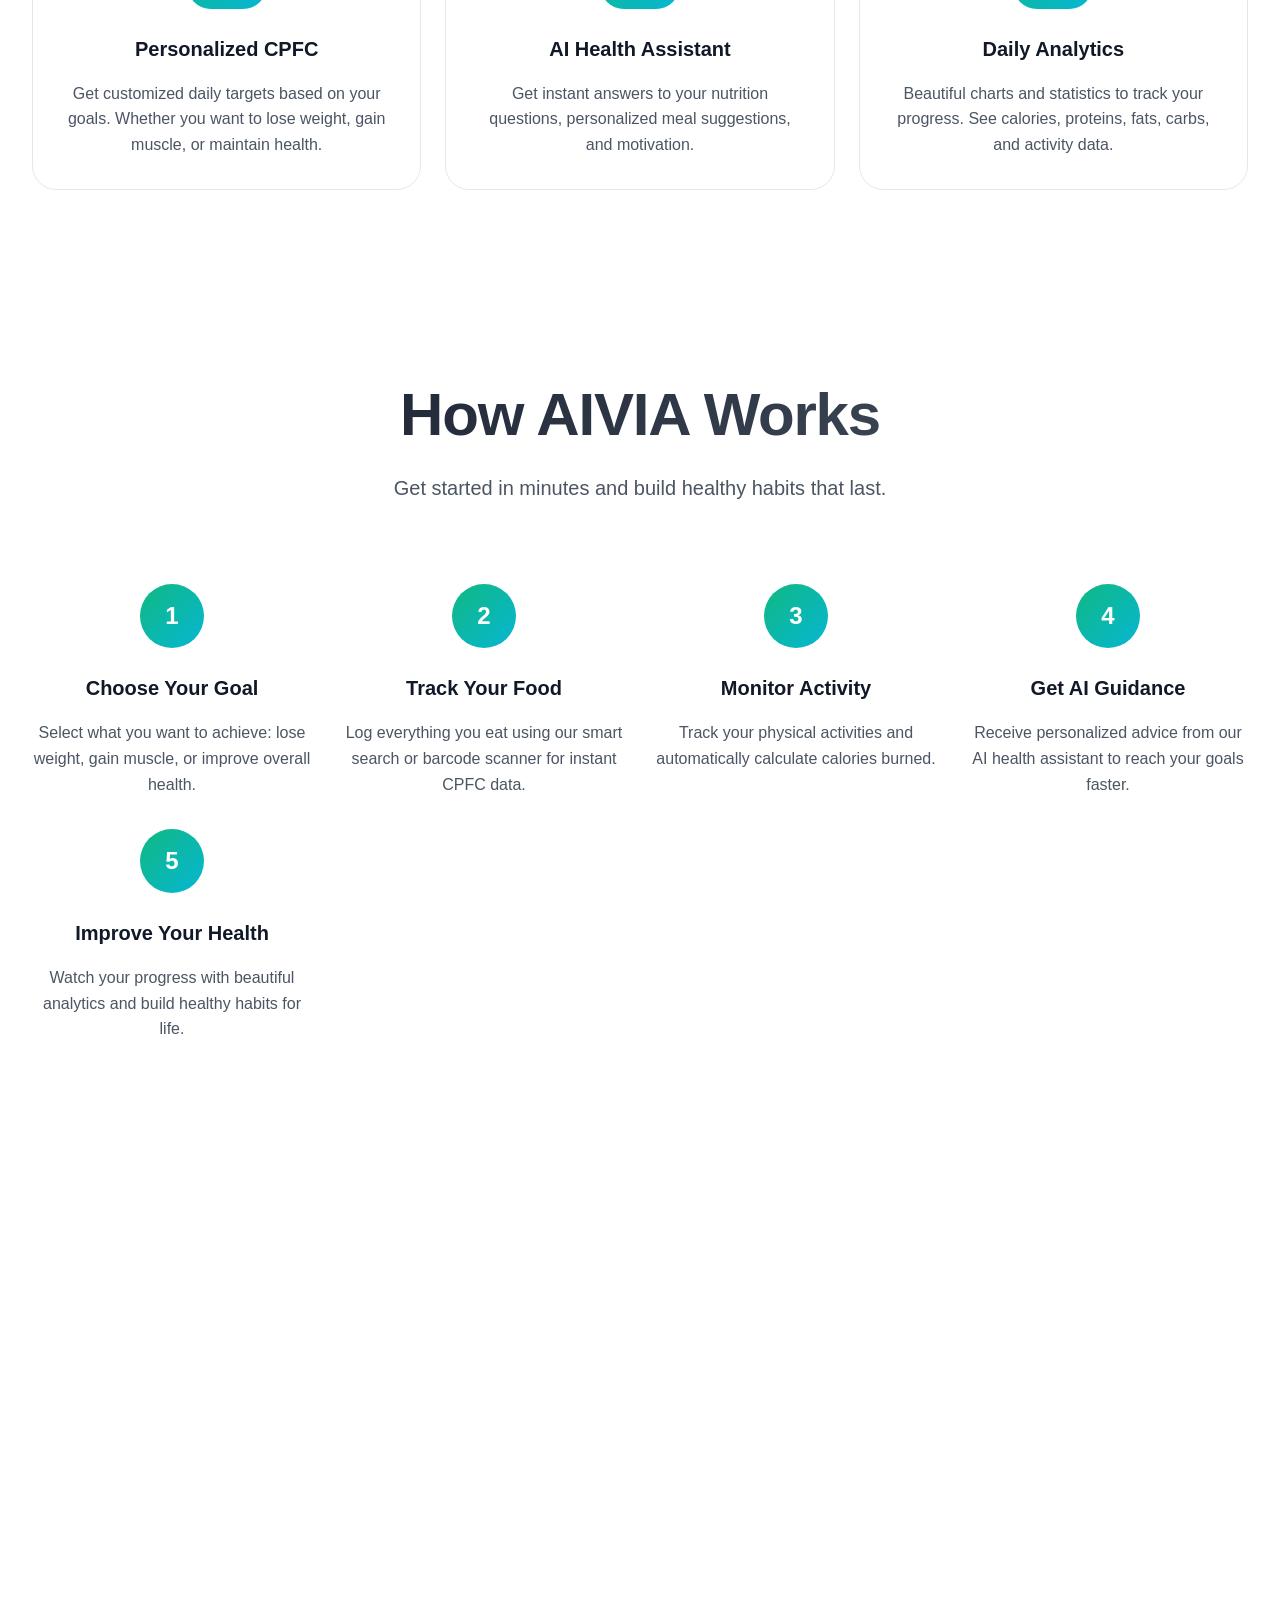
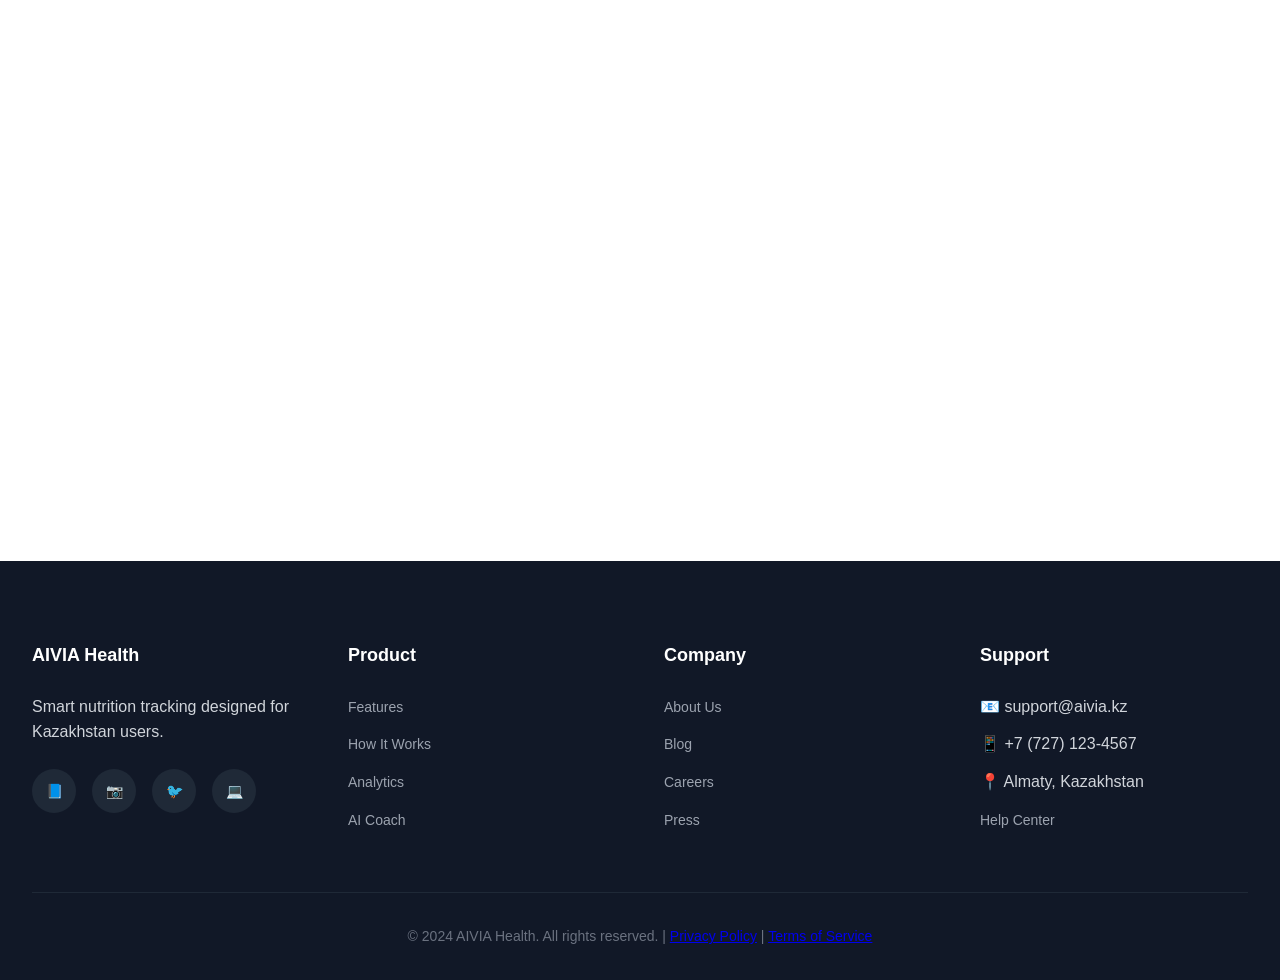
==== commit 1ab39dc4: "Update and rename AIVIA.html to index.html" ====
--- a/index.html
+++ b/index.html
@@ -3,25 +3,25 @@
 <head>
     <meta charset="UTF-8">
     <meta name="viewport" content="width=device-width, initial-scale=1.0">
-    <title>AIVIA - Build Your Best Self | Health & Nutrition Tracking</title>
-    <meta name="description" content="Track food, monitor activity, and reach your health goals with AI support. Personalized CPFC system designed for Kazakhstan users.">
-    <meta name="keywords" content="health tracking, nutrition, food diary, activity monitor, AI health assistant, Kazakhstan">
-    <link rel="stylesheet" href="styles-health.css">
+    <title>AIVIA - Become the Best Version of Yourself | Health & Nutrition Tracking</title>
+    <meta name="description" content="Track food, monitor activity, and reach your health goals with AI guidance. Personalized CPFC system designed for Kazakhstan users.">
+    <meta name="keywords" content="health tracking, nutrition, food diary, activity monitor, AI health assistant, Kazakhstan, CPFC">
+    <link rel="stylesheet" href="styles-premium.css">
     <link rel="preconnect" href="https://fonts.googleapis.com">
     <link rel="preconnect" href="https://fonts.gstatic.com" crossorigin>
 </head>
-<body class="light-theme">
+<body>
     <!-- Navigation -->
     <nav>
         <div class="nav-container">
             <div class="logo">AIVIA</div>
             <div class="nav-menu">
                 <a href="#home" class="nav-link">Home</a>
+                <a href="#product" class="nav-link">Product</a>
                 <a href="#features" class="nav-link">Features</a>
                 <a href="#how-it-works" class="nav-link">How It Works</a>
                 <a href="#analytics" class="nav-link">Analytics</a>
-                <a href="#kazakh" class="nav-link">Kazakh</a>
-                <a href="#ai-coach" class="nav-link">AI Coach</a>
+                <a href="#kazakh" class="nav-link">Kazakhstan</a>
             </div>
             <div class="nav-controls">
                 <button class="lang-toggle" id="langToggle">EN</button>
@@ -34,11 +34,73 @@
     <section id="home" class="hero">
         <div class="hero-particles"></div>
         <div class="hero-content">
-            <h1 data-translate="heroTitle">Build Your Best Self</h1>
-            <p class="subtitle" data-translate="heroSubtitle">Track food, monitor activity, and reach your health goals with AI support.</p>
+            <h1 data-translate="heroTitle">Become the Best Version of Yourself</h1>
+            <p class="subtitle" data-translate="heroSubtitle">Track food, monitor activity, and reach your health goals with AI guidance.</p>
             <div class="hero-buttons">
-                <a href="#how-it-works" class="cta-button" data-translate="startJourney">Start Your Journey</a>
-                <a href="#features" class="cta-button secondary" data-translate="exploreFeatures">Explore Features</a>
+                <a href="#how-it-works" class="cta-button" data-translate="startTracking">Start Tracking</a>
+                <a href="#product" class="cta-button secondary" data-translate="exploreFeatures">Explore Features</a>
+            </div>
+        </div>
+    </section>
+
+    <!-- Product Preview Section -->
+    <section id="product">
+        <div class="section-header scroll-reveal">
+            <h2 class="section-title">See Your Health Journey</h2>
+            <p class="section-subtitle">Beautiful analytics that make tracking your nutrition and activity simple and motivating.</p>
+        </div>
+        <div class="product-preview scroll-reveal">
+            <div class="dashboard-mockup">
+                <div class="dashboard-preview">
+                    <div class="dashboard-header">
+                        <h3 class="dashboard-title">Today's Progress</h3>
+                        <span class="dashboard-date">March 4, 2026</span>
+                    </div>
+                    <div class="dashboard-stats">
+                        <div class="stat-card">
+                            <div class="stat-value">1,850</div>
+                            <div class="stat-label">Calories</div>
+                        </div>
+                        <div class="stat-card">
+                            <div class="stat-value">142g</div>
+                            <div class="stat-label">Protein</div>
+                        </div>
+                        <div class="stat-card">
+                            <div class="stat-value">85%</div>
+                            <div class="stat-label">Daily Goal</div>
+                        </div>
+                        <div class="stat-card">
+                            <div class="stat-value">450</div>
+                            <div class="stat-label">Calories Burned</div>
+                        </div>
+                    </div>
+                    <div class="chart-container">
+                        <p>📊 Weekly Progress Chart</p>
+                    </div>
+                </div>
+                <div class="feature-showcase">
+                    <div class="feature-highlight">
+                        <div class="feature-icon">🍎️</div>
+                        <div class="feature-content">
+                            <h3>Smart Food Tracking</h3>
+                            <p>Log meals instantly with our extensive food database and barcode scanner.</p>
+                        </div>
+                    </div>
+                    <div class="feature-highlight">
+                        <div class="feature-icon">🏃</div>
+                        <div class="feature-content">
+                            <h3>Activity Monitoring</h3>
+                            <p>Track workouts, steps, and calories burned with automatic calculations.</p>
+                        </div>
+                    </div>
+                    <div class="feature-highlight">
+                        <div class="feature-icon">🤖</div>
+                        <div class="feature-content">
+                            <h3>AI Health Coach</h3>
+                            <p>Get personalized nutrition advice and meal suggestions 24/7.</p>
+                        </div>
+                    </div>
+                </div>
             </div>
         </div>
     </section>
@@ -47,41 +109,57 @@
     <section id="problem" class="problem-section">
         <div class="problem-content scroll-reveal">
             <h3>Understanding Your Health is Complicated</h3>
-            <p>Many people don't understand what they eat or how it affects their health. Tracking food manually is complicated and confusing, and most apps don't support Kazakh language or local products.</p>
-            <p>AIVIA solves this by making health tracking simple, personalized, and accessible for everyone in Kazakhstan.</p>
+            <p>Most people don't truly understand what they eat or how it affects their health. Traditional tracking apps are complicated, confusing, and don't support local Kazakh products or language.</p>
+            <p>AIVIA makes health tracking simple, personalized, and accessible for everyone in Kazakhstan.</p>
         </div>
     </section>
 
     <!-- Solution Section -->
     <section id="features">
-        <h2 class="section-title">Smart Health Tracking</h2>
+        <div class="section-header scroll-reveal">
+            <h2 class="section-title">Smart Health Tracking</h2>
+            <p class="section-subtitle">Everything you need to build healthy habits and reach your fitness goals.</p>
+        </div>
         <div class="features-grid">
             <div class="feature-card scroll-reveal">
-                <div class="feature-icon">🍎️</div>
-                <h3>Smart Food Tracking</h3>
+                <div class="feature-icon-large">🍎️</div>
+                <h3>Food Tracking</h3>
                 <p>Track everything you eat with our extensive food database. Get instant CPFC calculations and nutritional insights.</p>
             </div>
             <div class="feature-card scroll-reveal">
-                <div class="feature-icon">📱</div>
+                <div class="feature-icon-large">📱</div>
                 <h3>Barcode Scanner</h3>
                 <p>Scan product barcodes for instant nutritional information. Works with local Kazakhstan products.</p>
             </div>
             <div class="feature-card scroll-reveal">
-                <div class="feature-icon">🏃</div>
+                <div class="feature-icon-large">🏃</div>
                 <h3>Activity Monitoring</h3>
                 <p>Track your physical activity and calories burned. From walking to gym workouts, we've got you covered.</p>
             </div>
             <div class="feature-card scroll-reveal">
-                <div class="feature-icon">📊</div>
+                <div class="feature-icon-large">📊</div>
                 <h3>Personalized CPFC</h3>
                 <p>Get customized daily targets based on your goals. Whether you want to lose weight, gain muscle, or maintain health.</p>
             </div>
+            <div class="feature-card scroll-reveal">
+                <div class="feature-icon-large">🤖</div>
+                <h3>AI Health Assistant</h3>
+                <p>Get instant answers to your nutrition questions, personalized meal suggestions, and motivation.</p>
+            </div>
+            <div class="feature-card scroll-reveal">
+                <div class="feature-icon-large">📈</div>
+                <h3>Daily Analytics</h3>
+                <p>Beautiful charts and statistics to track your progress. See calories, proteins, fats, carbs, and activity data.</p>
+            </div>
         </div>
     </section>
 
     <!-- How It Works Section -->
     <section id="how-it-works">
-        <h2 class="section-title">How AIVIA Works</h2>
+        <div class="section-header scroll-reveal">
+            <h2 class="section-title">How AIVIA Works</h2>
+            <p class="section-subtitle">Get started in minutes and build healthy habits that last.</p>
+        </div>
         <div class="steps-container">
             <div class="step-card scroll-reveal">
                 <div class="step-number">1</div>
@@ -111,53 +189,68 @@
         </div>
     </section>
 
-    <!-- Analytics Preview Section -->
+    <!-- Analytics Section -->
     <section id="analytics">
-        <h2 class="section-title">Visual Analytics Dashboard</h2>
-        <div class="analytics-preview scroll-reveal">
-            <div class="dashboard-mockup">
-                <div class="chart-placeholder">
-                    <p>📊 Daily Progress Chart</p>
-                </div>
-                <div class="stats-grid">
-                    <div class="stat-item">
-                        <div class="stat-value">1,850</div>
-                        <div class="stat-label">Calories Today</div>
-                    </div>
-                    <div class="stat-item">
-                        <div class="stat-value">142g</div>
-                        <div class="stat-label">Protein Goal</div>
-                    </div>
-                    <div class="stat-item">
-                        <div class="stat-value">85%</div>
-                        <div class="stat-label">Daily Target</div>
-                    </div>
-                    <div class="stat-item">
-                        <div class="stat-value">450</div>
-                        <div class="stat-label">Calories Burned</div>
-                    </div>
-                </div>
-            </div>
-        </div>
-    </section>
-
-    <!-- Kazakh Localization Section -->
-    <section id="kazakh" class="kazakh-section scroll-reveal">
-        <h2 class="section-title">Made for Kazakhstan</h2>
-        <div class="language-highlight">🇰🇿</div>
-        <p><strong>Full Kazakh Language Support</strong> - The only health app that completely supports Kazakh language and understands local food products.</p>
-        <p><strong>Local Product Database</strong> - Includes popular Kazakhstan brands and traditional foods you won't find in other apps.</p>
-        <p><strong>Cultural Understanding</strong> - Designed specifically for Kazakhstani lifestyle and eating habits.</p>
+        <div class="section-header scroll-reveal">
+            <h2 class="section-title">Visual Analytics Dashboard</h2>
+            <p class="section-subtitle">Track your progress with beautiful, easy-to-understand charts and statistics.</p>
+        </div>
+        <div class="analytics-section scroll-reveal">
+            <div class="analytics-grid">
+                <div class="analytics-card">
+                    <div class="analytics-value">12.5k</div>
+                    <div class="analytics-label">Active Users</div>
+                </div>
+                <div class="analytics-card">
+                    <div class="analytics-value">2.3M</div>
+                    <div class="analytics-label">Foods Tracked</div>
+                </div>
+                <div class="analytics-card">
+                    <div class="analytics-value">89%</div>
+                    <div class="analytics-label">Goal Achievement</div>
+                </div>
+                <div class="analytics-card">
+                    <div class="analytics-value">4.8</div>
+                    <div class="analytics-label">User Rating</div>
+                </div>
+            </div>
+        </div>
     </section>
 
     <!-- AI Coach Section -->
-    <section id="ai-coach" class="ai-coach scroll-reveal">
-        <h2 class="section-title">Your Personal AI Health Assistant</h2>
-        <div class="ai-avatar">🤖</div>
-        <h3>Available 24/7 to Help You</h3>
+    <section id="ai-coach" class="ai-coach-section scroll-reveal">
+        <div class="section-header">
+            <h2 class="section-title">Your Personal AI Health Assistant</h2>
+            <p class="section-subtitle">Available 24/7 to help you make better nutrition decisions.</p>
+        </div>
+        <div class="ai-avatar floating">🤖</div>
+        <h3>Smart Nutrition Guidance</h3>
         <p>Get instant answers to your nutrition questions, personalized meal suggestions, and motivation to stay on track with your health goals.</p>
         <div class="chat-preview">
             <div class="chat-message">What should I eat today to reach my protein goal?</div>
+        </div>
+    </section>
+
+    <!-- Kazakhstan Section -->
+    <section id="kazakh" class="kazakh-section scroll-reveal">
+        <div class="section-header">
+            <h2 class="section-title">Made for Kazakhstan</h2>
+            <p class="section-subtitle">The only health app that truly understands local needs.</p>
+        </div>
+        <div class="flag-icon">🇰🇿</div>
+        <div class="kazakh-features">
+            <div class="kazakh-feature">
+                <h4>🇰🇿 Full Kazakh Language Support</h4>
+                <p>Complete localization in Kazakh language with culturally appropriate nutrition guidance.</p>
+            </div>
+            <div class="kazakh-feature">
+                <h4>🛒 Local Product Database</h4>
+                <p>Includes popular Kazakhstan brands and traditional foods you won't find in other apps.</p>
+            </div>
+            <div class="kazakh-feature">
+                <h4>🎯 Cultural Understanding</h4>
+                <p>Designed specifically for Kazakhstani lifestyle, eating habits, and local cuisine preferences.</p>
+            </div>
         </div>
     </section>
 
@@ -194,20 +287,22 @@
                 </ul>
             </div>
             <div class="footer-section">
+                <h3>Company</h3>
+                <ul>
+                    <li><a href="#">About Us</a></li>
+                    <li><a href="#">Blog</a></li>
+                    <li><a href="#">Careers</a></li>
+                    <li><a href="#">Press</a></li>
+                </ul>
+            </div>
+            <div class="footer-section">
                 <h3>Support</h3>
                 <ul>
                     <li>📧 support@aivia.kz</li>
                     <li>📱 +7 (727) 123-4567</li>
                     <li>📍 Almaty, Kazakhstan</li>
+                    <li><a href="#">Help Center</a></li>
                 </ul>
-            </div>
-            <div class="footer-section">
-                <h3>Download</h3>
-                <p>Available on iOS and Android</p>
-                <div class="hero-buttons">
-                    <a href="#" class="cta-button secondary">📱 App Store</a>
-                    <a href="#" class="cta-button secondary">🤖 Google Play</a>
-                </div>
             </div>
         </div>
         <div class="footer-bottom">
@@ -215,6 +310,6 @@
         </div>
     </footer>
 
-    <script src="script-health.js"></script>
+    <script src="script-premium.js"></script>
 </body>
 </html>
--- a/styles-premium.css
+++ b/styles-premium.css
@@ -0,0 +1,990 @@
+/* AIVIA - Premium Health-Tech Startup Landing Page */
+/* Modern design inspired by Apple, Stripe, Notion */
+
+* {
+    margin: 0;
+    padding: 0;
+    box-sizing: border-box;
+}
+
+:root {
+    /* Health-tech color palette */
+    --primary-emerald: #10b981;
+    --primary-emerald-light: #34d399;
+    --primary-emerald-dark: #059669;
+    --secondary-turquoise: #06b6d4;
+    --secondary-turquoise-light: #22d3ee;
+    --accent-blue: #3b82f6;
+    --accent-blue-light: #60a5fa;
+    --accent-indigo: #6366f1;
+    
+    /* Neutral colors */
+    --white: #ffffff;
+    --gray-50: #f9fafb;
+    --gray-100: #f3f4f6;
+    --gray-200: #e5e7eb;
+    --gray-300: #d1d5db;
+    --gray-400: #9ca3af;
+    --gray-500: #6b7280;
+    --gray-600: #4b5563;
+    --gray-700: #374151;
+    --gray-800: #1f2937;
+    --gray-900: #111827;
+    
+    /* Glassmorphism */
+    --glass-bg: rgba(255, 255, 255, 0.7);
+    --glass-border: rgba(255, 255, 255, 0.2);
+    --glass-shadow: rgba(0, 0, 0, 0.1);
+    
+    /* Typography scale */
+    --text-xs: 0.75rem;
+    --text-sm: 0.875rem;
+    --text-base: 1rem;
+    --text-lg: 1.125rem;
+    --text-xl: 1.25rem;
+    --text-2xl: 1.5rem;
+    --text-3xl: 1.875rem;
+    --text-4xl: 2.25rem;
+    --text-5xl: 3rem;
+    --text-6xl: 3.75rem;
+    --text-7xl: 4.5rem;
+    --text-8xl: 6rem;
+    
+    /* Spacing scale */
+    --space-1: 0.25rem;
+    --space-2: 0.5rem;
+    --space-3: 0.75rem;
+    --space-4: 1rem;
+    --space-5: 1.25rem;
+    --space-6: 1.5rem;
+    --space-8: 2rem;
+    --space-10: 2.5rem;
+    --space-12: 3rem;
+    --space-16: 4rem;
+    --space-20: 5rem;
+    --space-24: 6rem;
+    --space-32: 8rem;
+    
+    /* Border radius */
+    --radius-sm: 0.375rem;
+    --radius-md: 0.5rem;
+    --radius-lg: 0.75rem;
+    --radius-xl: 1rem;
+    --radius-2xl: 1.5rem;
+    --radius-3xl: 2rem;
+    --radius-full: 9999px;
+}
+
+/* Typography */
+@import url('https://fonts.googleapis.com/css2?family=Inter:wght@100;200;300;400;500;600;700;800;900&display=swap');
+
+html {
+    scroll-behavior: smooth;
+}
+
+body {
+    font-family: 'Inter', -apple-system, BlinkMacSystemFont, 'Segoe UI', sans-serif;
+    line-height: 1.6;
+    color: var(--gray-900);
+    background: var(--white);
+    overflow-x: hidden;
+    font-feature-settings: 'cv02', 'cv03', 'cv04', 'cv11';
+}
+
+/* Gradient backgrounds */
+body::before {
+    content: '';
+    position: fixed;
+    top: 0;
+    left: 0;
+    right: 0;
+    bottom: 0;
+    background: 
+        radial-gradient(circle at 20% 20%, rgba(16, 185, 129, 0.03) 0%, transparent 50%),
+        radial-gradient(circle at 80% 80%, rgba(6, 182, 212, 0.04) 0%, transparent 50%),
+        radial-gradient(circle at 40% 40%, rgba(59, 130, 246, 0.02) 0%, transparent 50%);
+    pointer-events: none;
+    z-index: -1;
+}
+
+/* Navigation */
+nav {
+    position: fixed;
+    top: 0;
+    left: 0;
+    right: 0;
+    z-index: 1000;
+    padding: var(--space-6) var(--space-8);
+    backdrop-filter: blur(20px);
+    background: rgba(255, 255, 255, 0.8);
+    border-bottom: 1px solid var(--gray-200);
+    transition: all 0.3s ease;
+}
+
+.nav-container {
+    max-width: 1400px;
+    margin: 0 auto;
+    display: flex;
+    justify-content: space-between;
+    align-items: center;
+}
+
+.logo {
+    font-size: var(--text-2xl);
+    font-weight: 900;
+    background: linear-gradient(135deg, var(--primary-emerald), var(--secondary-turquoise));
+    -webkit-background-clip: text;
+    -webkit-text-fill-color: transparent;
+    background-clip: text;
+    letter-spacing: -0.02em;
+}
+
+.nav-menu {
+    display: flex;
+    gap: var(--space-8);
+    align-items: center;
+}
+
+.nav-link {
+    color: var(--gray-600);
+    text-decoration: none;
+    font-weight: 500;
+    font-size: var(--text-sm);
+    transition: all 0.2s ease;
+    position: relative;
+}
+
+.nav-link::after {
+    content: '';
+    position: absolute;
+    bottom: -4px;
+    left: 0;
+    width: 0;
+    height: 2px;
+    background: linear-gradient(90deg, var(--primary-emerald), var(--secondary-turquoise));
+    transition: width 0.3s ease;
+}
+
+.nav-link:hover {
+    color: var(--gray-900);
+}
+
+.nav-link:hover::after {
+    width: 100%;
+}
+
+.nav-controls {
+    display: flex;
+    gap: var(--space-4);
+    align-items: center;
+}
+
+.theme-toggle, .lang-toggle {
+    background: var(--glass-bg);
+    backdrop-filter: blur(10px);
+    border: 1px solid var(--gray-200);
+    padding: var(--space-3) var(--space-4);
+    border-radius: var(--radius-full);
+    cursor: pointer;
+    transition: all 0.2s ease;
+    font-weight: 500;
+    font-size: var(--text-sm);
+    color: var(--gray-700);
+}
+
+.theme-toggle:hover, .lang-toggle:hover {
+    background: var(--gray-50);
+    transform: translateY(-1px);
+}
+
+.theme-toggle {
+    font-size: var(--text-lg);
+    width: 40px;
+    height: 40px;
+    padding: 0;
+    display: flex;
+    align-items: center;
+    justify-content: center;
+}
+
+/* Hero Section */
+.hero {
+    min-height: 100vh;
+    display: flex;
+    align-items: center;
+    justify-content: center;
+    position: relative;
+    overflow: hidden;
+    padding: var(--space-24) var(--space-8) var(--space-16);
+}
+
+.hero::before {
+    content: '';
+    position: absolute;
+    top: 0;
+    left: 0;
+    right: 0;
+    bottom: 0;
+    background: linear-gradient(135deg, 
+        rgba(16, 185, 129, 0.05) 0%, 
+        rgba(6, 182, 212, 0.03) 50%, 
+        rgba(59, 130, 246, 0.02) 100%);
+    z-index: -1;
+}
+
+.hero-particles {
+    position: absolute;
+    top: 0;
+    left: 0;
+    width: 100%;
+    height: 100%;
+    z-index: -1;
+}
+
+.hero-content {
+    max-width: 1200px;
+    text-align: center;
+    position: relative;
+    z-index: 1;
+}
+
+.hero h1 {
+    font-size: clamp(var(--text-5xl), 8vw, var(--text-8xl));
+    font-weight: 900;
+    line-height: 0.9;
+    letter-spacing: -0.03em;
+    margin-bottom: var(--space-6);
+    background: linear-gradient(135deg, var(--gray-900), var(--gray-700));
+    -webkit-background-clip: text;
+    -webkit-text-fill-color: transparent;
+    background-clip: text;
+    opacity: 0;
+    transform: translateY(30px);
+    animation: fadeInUp 1s ease forwards;
+}
+
+.hero .subtitle {
+    font-size: clamp(var(--text-xl), 3vw, var(--text-3xl));
+    font-weight: 400;
+    color: var(--gray-600);
+    line-height: 1.4;
+    margin-bottom: var(--space-10);
+    max-width: 800px;
+    margin-left: auto;
+    margin-right: auto;
+    opacity: 0;
+    transform: translateY(30px);
+    animation: fadeInUp 1s ease 0.2s forwards;
+}
+
+.hero-buttons {
+    display: flex;
+    gap: var(--space-4);
+    justify-content: center;
+    flex-wrap: wrap;
+    opacity: 0;
+    transform: translateY(30px);
+    animation: fadeInUp 1s ease 0.4s forwards;
+}
+
+.cta-button {
+    display: inline-flex;
+    align-items: center;
+    padding: var(--space-4) var(--space-8);
+    background: linear-gradient(135deg, var(--primary-emerald), var(--secondary-turquoise));
+    color: white;
+    text-decoration: none;
+    border-radius: var(--radius-full);
+    font-size: var(--text-base);
+    font-weight: 600;
+    transition: all 0.3s ease;
+    border: none;
+    cursor: pointer;
+    position: relative;
+    overflow: hidden;
+    box-shadow: 0 4px 20px rgba(16, 185, 129, 0.25);
+}
+
+.cta-button.secondary {
+    background: var(--white);
+    color: var(--gray-900);
+    border: 1px solid var(--gray-200);
+    box-shadow: 0 4px 20px rgba(0, 0, 0, 0.05);
+}
+
+.cta-button::before {
+    content: '';
+    position: absolute;
+    top: 50%;
+    left: 50%;
+    width: 0;
+    height: 0;
+    border-radius: 50%;
+    background: rgba(255, 255, 255, 0.2);
+    transform: translate(-50%, -50%);
+    transition: width 0.6s, height 0.6s;
+}
+
+.cta-button:hover::before {
+    width: 300px;
+    height: 300px;
+}
+
+.cta-button:hover {
+    transform: translateY(-2px);
+    box-shadow: 0 8px 30px rgba(16, 185, 129, 0.35);
+}
+
+.cta-button.secondary:hover {
+    background: var(--gray-50);
+    box-shadow: 0 8px 30px rgba(0, 0, 0, 0.1);
+}
+
+/* Section Styling */
+section {
+    padding: var(--space-24) var(--space-8);
+    max-width: 1400px;
+    margin: 0 auto;
+    position: relative;
+}
+
+.section-header {
+    text-align: center;
+    margin-bottom: var(--space-20);
+}
+
+.section-title {
+    font-size: clamp(var(--text-4xl), 5vw, var(--text-6xl));
+    font-weight: 900;
+    line-height: 1.1;
+    letter-spacing: -0.02em;
+    margin-bottom: var(--space-6);
+    background: linear-gradient(135deg, var(--gray-900), var(--gray-600));
+    -webkit-background-clip: text;
+    -webkit-text-fill-color: transparent;
+    background-clip: text;
+}
+
+.section-subtitle {
+    font-size: var(--text-xl);
+    color: var(--gray-600);
+    max-width: 600px;
+    margin: 0 auto;
+    line-height: 1.6;
+}
+
+/* Product Preview Section */
+.product-preview {
+    background: var(--gray-50);
+    border-radius: var(--radius-3xl);
+    padding: var(--space-12);
+    position: relative;
+    overflow: hidden;
+}
+
+.product-preview::before {
+    content: '';
+    position: absolute;
+    top: 0;
+    left: 0;
+    right: 0;
+    bottom: 0;
+    background: linear-gradient(135deg, 
+        rgba(16, 185, 129, 0.05) 0%, 
+        rgba(6, 182, 212, 0.03) 100%);
+    z-index: -1;
+}
+
+.dashboard-mockup {
+    display: grid;
+    grid-template-columns: 1fr 1fr;
+    gap: var(--space-8);
+    align-items: center;
+}
+
+.dashboard-preview {
+    background: var(--white);
+    border-radius: var(--radius-2xl);
+    padding: var(--space-8);
+    box-shadow: 0 20px 60px rgba(0, 0, 0, 0.1);
+    border: 1px solid var(--gray-200);
+}
+
+.dashboard-header {
+    display: flex;
+    justify-content: space-between;
+    align-items: center;
+    margin-bottom: var(--space-6);
+}
+
+.dashboard-title {
+    font-size: var(--text-lg);
+    font-weight: 700;
+    color: var(--gray-900);
+}
+
+.dashboard-stats {
+    display: grid;
+    grid-template-columns: repeat(2, 1fr);
+    gap: var(--space-4);
+    margin-bottom: var(--space-6);
+}
+
+.stat-card {
+    background: var(--gray-50);
+    border-radius: var(--radius-xl);
+    padding: var(--space-4);
+    text-align: center;
+}
+
+.stat-value {
+    font-size: var(--text-3xl);
+    font-weight: 800;
+    color: var(--primary-emerald);
+    margin-bottom: var(--space-2);
+}
+
+.stat-label {
+    font-size: var(--text-sm);
+    color: var(--gray-600);
+    font-weight: 500;
+}
+
+.chart-container {
+    height: 200px;
+    background: linear-gradient(135deg, rgba(16, 185, 129, 0.05), rgba(6, 182, 212, 0.05));
+    border-radius: var(--radius-xl);
+    display: flex;
+    align-items: center;
+    justify-content: center;
+    color: var(--gray-500);
+    font-weight: 500;
+}
+
+.feature-showcase {
+    display: flex;
+    flex-direction: column;
+    gap: var(--space-6);
+}
+
+.feature-highlight {
+    display: flex;
+    align-items: center;
+    gap: var(--space-4);
+}
+
+.feature-icon {
+    width: 48px;
+    height: 48px;
+    border-radius: var(--radius-xl);
+    background: linear-gradient(135deg, var(--primary-emerald), var(--secondary-turquoise));
+    display: flex;
+    align-items: center;
+    justify-content: center;
+    font-size: var(--text-xl);
+    color: white;
+    flex-shrink: 0;
+}
+
+.feature-content h3 {
+    font-size: var(--text-lg);
+    font-weight: 700;
+    color: var(--gray-900);
+    margin-bottom: var(--space-2);
+}
+
+.feature-content p {
+    color: var(--gray-600);
+    line-height: 1.5;
+}
+
+/* Problem Section */
+.problem-section {
+    text-align: center;
+    padding: var(--space-20) var(--space-8);
+}
+
+.problem-content {
+    max-width: 800px;
+    margin: 0 auto;
+}
+
+.problem-content h3 {
+    font-size: var(--text-4xl);
+    font-weight: 800;
+    color: var(--gray-900);
+    margin-bottom: var(--space-6);
+    line-height: 1.2;
+}
+
+.problem-content p {
+    font-size: var(--text-xl);
+    color: var(--gray-600);
+    line-height: 1.7;
+    margin-bottom: var(--space-6);
+}
+
+/* Features Grid */
+.features-grid {
+    display: grid;
+    grid-template-columns: repeat(auto-fit, minmax(350px, 1fr));
+    gap: var(--space-6);
+    margin-top: var(--space-12);
+}
+
+.feature-card {
+    background: var(--white);
+    border-radius: var(--radius-2xl);
+    padding: var(--space-8);
+    text-align: center;
+    border: 1px solid var(--gray-200);
+    transition: all 0.3s ease;
+    position: relative;
+    overflow: hidden;
+}
+
+.feature-card::before {
+    content: '';
+    position: absolute;
+    top: 0;
+    left: 0;
+    right: 0;
+    height: 4px;
+    background: linear-gradient(90deg, var(--primary-emerald), var(--secondary-turquoise));
+    opacity: 0;
+    transition: opacity 0.3s ease;
+}
+
+.feature-card:hover::before {
+    opacity: 1;
+}
+
+.feature-card:hover {
+    transform: translateY(-8px);
+    box-shadow: 0 20px 60px rgba(0, 0, 0, 0.1);
+    border-color: var(--gray-300);
+}
+
+.feature-icon-large {
+    width: 80px;
+    height: 80px;
+    border-radius: var(--radius-2xl);
+    background: linear-gradient(135deg, var(--primary-emerald), var(--secondary-turquoise));
+    display: flex;
+    align-items: center;
+    justify-content: center;
+    font-size: var(--text-3xl);
+    color: white;
+    margin: 0 auto var(--space-6);
+}
+
+.feature-card h3 {
+    font-size: var(--text-xl);
+    font-weight: 700;
+    color: var(--gray-900);
+    margin-bottom: var(--space-4);
+}
+
+.feature-card p {
+    color: var(--gray-600);
+    line-height: 1.6;
+    font-size: var(--text-base);
+}
+
+/* How It Works Section */
+.steps-container {
+    display: grid;
+    grid-template-columns: repeat(auto-fit, minmax(250px, 1fr));
+    gap: var(--space-8);
+    margin-top: var(--space-12);
+}
+
+.step-card {
+    text-align: center;
+    position: relative;
+}
+
+.step-number {
+    width: 64px;
+    height: 64px;
+    border-radius: var(--radius-full);
+    background: linear-gradient(135deg, var(--primary-emerald), var(--secondary-turquoise));
+    color: white;
+    display: flex;
+    align-items: center;
+    justify-content: center;
+    font-size: var(--text-2xl);
+    font-weight: 800;
+    margin: 0 auto var(--space-6);
+}
+
+.step-card h3 {
+    font-size: var(--text-xl);
+    font-weight: 700;
+    color: var(--gray-900);
+    margin-bottom: var(--space-4);
+}
+
+.step-card p {
+    color: var(--gray-600);
+    line-height: 1.6;
+}
+
+/* Analytics Section */
+.analytics-section {
+    background: var(--gray-50);
+    border-radius: var(--radius-3xl);
+    padding: var(--space-16);
+    margin-top: var(--space-20);
+}
+
+.analytics-grid {
+    display: grid;
+    grid-template-columns: repeat(auto-fit, minmax(200px, 1fr));
+    gap: var(--space-6);
+}
+
+.analytics-card {
+    background: var(--white);
+    border-radius: var(--radius-2xl);
+    padding: var(--space-6);
+    text-align: center;
+    border: 1px solid var(--gray-200);
+}
+
+.analytics-value {
+    font-size: var(--text-4xl);
+    font-weight: 900;
+    color: var(--primary-emerald);
+    margin-bottom: var(--space-2);
+}
+
+.analytics-label {
+    font-size: var(--text-sm);
+    color: var(--gray-600);
+    font-weight: 500;
+}
+
+/* AI Coach Section */
+.ai-coach-section {
+    background: linear-gradient(135deg, rgba(16, 185, 129, 0.05), rgba(6, 182, 212, 0.03));
+    border-radius: var(--radius-3xl);
+    padding: var(--space-16);
+    text-align: center;
+    border: 1px solid var(--gray-200);
+}
+
+.ai-avatar {
+    width: 120px;
+    height: 120px;
+    border-radius: var(--radius-full);
+    background: linear-gradient(135deg, var(--primary-emerald), var(--secondary-turquoise));
+    display: flex;
+    align-items: center;
+    justify-content: center;
+    font-size: var(--text-4xl);
+    color: white;
+    margin: 0 auto var(--space-8);
+}
+
+.chat-preview {
+    background: var(--white);
+    border-radius: var(--radius-2xl);
+    padding: var(--space-6);
+    margin-top: var(--space-8);
+    border: 1px solid var(--gray-200);
+    max-width: 600px;
+    margin-left: auto;
+    margin-right: auto;
+}
+
+.chat-message {
+    background: linear-gradient(135deg, var(--primary-emerald), var(--secondary-turquoise));
+    color: white;
+    border-radius: var(--radius-xl);
+    padding: var(--space-4) var(--space-6);
+    margin-bottom: var(--space-4);
+    position: relative;
+    text-align: left;
+}
+
+.chat-message::before {
+    content: '';
+    position: absolute;
+    bottom: -8px;
+    left: 20px;
+    width: 0;
+    height: 0;
+    border-left: 8px solid transparent;
+    border-right: 8px solid transparent;
+    border-top: 8px solid var(--secondary-turquoise);
+}
+
+/* Kazakhstan Section */
+.kazakh-section {
+    background: linear-gradient(135deg, rgba(16, 185, 129, 0.05), rgba(6, 182, 212, 0.03));
+    border-radius: var(--radius-3xl);
+    padding: var(--space-16);
+    text-align: center;
+    border: 1px solid var(--gray-200);
+}
+
+.flag-icon {
+    font-size: var(--text-6xl);
+    margin-bottom: var(--space-6);
+}
+
+.kazakh-features {
+    display: grid;
+    grid-template-columns: repeat(auto-fit, minmax(300px, 1fr));
+    gap: var(--space-6);
+    margin-top: var(--space-8);
+}
+
+.kazakh-feature {
+    background: var(--white);
+    border-radius: var(--radius-xl);
+    padding: var(--space-6);
+    border: 1px solid var(--gray-200);
+}
+
+.kazakh-feature h4 {
+    font-size: var(--text-lg);
+    font-weight: 700;
+    color: var(--primary-emerald);
+    margin-bottom: var(--space-3);
+}
+
+.kazakh-feature p {
+    color: var(--gray-600);
+    line-height: 1.6;
+}
+
+/* CTA Section */
+.cta-section {
+    text-align: center;
+    padding: var(--space-20) var(--space-8);
+    background: linear-gradient(135deg, rgba(16, 185, 129, 0.05), rgba(6, 182, 212, 0.03));
+    border-radius: var(--radius-3xl);
+    margin: var(--space-20) auto;
+    max-width: 1200px;
+}
+
+.cta-section h2 {
+    font-size: var(--text-5xl);
+    font-weight: 900;
+    color: var(--gray-900);
+    margin-bottom: var(--space-6);
+    line-height: 1.1;
+}
+
+.cta-section p {
+    font-size: var(--text-xl);
+    color: var(--gray-600);
+    margin-bottom: var(--space-10);
+    max-width: 600px;
+    margin-left: auto;
+    margin-right: auto;
+}
+
+/* Footer */
+footer {
+    background: var(--gray-900);
+    color: var(--gray-300);
+    padding: var(--space-20) var(--space-8) var(--space-8);
+    margin-top: var(--space-32);
+}
+
+.footer-content {
+    max-width: 1400px;
+    margin: 0 auto;
+    display: grid;
+    grid-template-columns: repeat(auto-fit, minmax(250px, 1fr));
+    gap: var(--space-12);
+    margin-bottom: var(--space-12);
+}
+
+.footer-section h3 {
+    font-size: var(--text-lg);
+    font-weight: 700;
+    color: var(--white);
+    margin-bottom: var(--space-6);
+}
+
+.footer-section ul {
+    list-style: none;
+}
+
+.footer-section ul li {
+    margin-bottom: var(--space-3);
+}
+
+.footer-section a {
+    color: var(--gray-400);
+    text-decoration: none;
+    transition: color 0.2s ease;
+    font-size: var(--text-sm);
+}
+
+.footer-section a:hover {
+    color: var(--white);
+}
+
+.social-links {
+    display: flex;
+    gap: var(--space-4);
+    margin-top: var(--space-6);
+}
+
+.social-link {
+    width: 44px;
+    height: 44px;
+    border-radius: var(--radius-full);
+    background: var(--gray-800);
+    display: flex;
+    align-items: center;
+    justify-content: center;
+    color: var(--gray-400);
+    text-decoration: none;
+    transition: all 0.2s ease;
+    font-size: var(--text-lg);
+}
+
+.social-link:hover {
+    background: var(--primary-emerald);
+    color: white;
+    transform: translateY(-2px);
+}
+
+.footer-bottom {
+    text-align: center;
+    padding-top: var(--space-8);
+    border-top: 1px solid var(--gray-800);
+    color: var(--gray-500);
+    font-size: var(--text-sm);
+}
+
+/* Animations */
+@keyframes fadeInUp {
+    from {
+        opacity: 0;
+        transform: translateY(30px);
+    }
+    to {
+        opacity: 1;
+        transform: translateY(0);
+    }
+}
+
+@keyframes float {
+    0%, 100% { transform: translateY(0); }
+    50% { transform: translateY(-20px); }
+}
+
+@keyframes pulse {
+    0%, 100% { opacity: 1; }
+    50% { opacity: 0.7; }
+}
+
+.floating {
+    animation: float 4s ease-in-out infinite;
+}
+
+.pulsing {
+    animation: pulse 2s ease-in-out infinite;
+}
+
+/* Scroll Reveal */
+.scroll-reveal {
+    opacity: 0;
+    transform: translateY(40px);
+    transition: all 0.8s ease;
+}
+
+.scroll-reveal.revealed {
+    opacity: 1;
+    transform: translateY(0);
+}
+
+/* Responsive Design */
+@media (max-width: 1024px) {
+    .dashboard-mockup {
+        grid-template-columns: 1fr;
+    }
+    
+    .features-grid {
+        grid-template-columns: repeat(auto-fit, minmax(300px, 1fr));
+    }
+}
+
+@media (max-width: 768px) {
+    nav {
+        padding: var(--space-4) var(--space-6);
+    }
+    
+    .nav-container {
+        flex-direction: column;
+        gap: var(--space-4);
+    }
+    
+    .nav-menu {
+        display: none;
+    }
+    
+    section {
+        padding: var(--space-16) var(--space-6);
+    }
+    
+    .hero {
+        padding: var(--space-20) var(--space-6) var(--space-16);
+    }
+    
+    .hero-buttons {
+        flex-direction: column;
+        align-items: center;
+    }
+    
+    .cta-button {
+        width: 100%;
+        max-width: 300px;
+    }
+    
+    .dashboard-mockup,
+    .features-grid,
+    .steps-container,
+    .analytics-grid,
+    .kazakh-features {
+        grid-template-columns: 1fr;
+    }
+    
+    .footer-content {
+        grid-template-columns: 1fr;
+        gap: var(--space-8);
+    }
+    
+    .section-title {
+        font-size: var(--text-4xl);
+    }
+    
+    .cta-section h2 {
+        font-size: var(--text-3xl);
+    }
+}
+
+@media (max-width: 480px) {
+    .hero h1 {
+        font-size: var(--text-4xl);
+    }
+    
+    .section-title {
+        font-size: var(--text-3xl);
+    }
+    
+    .product-preview {
+        padding: var(--space-6);
+    }
+    
+    .dashboard-preview {
+        padding: var(--space-4);
+    }
+}
